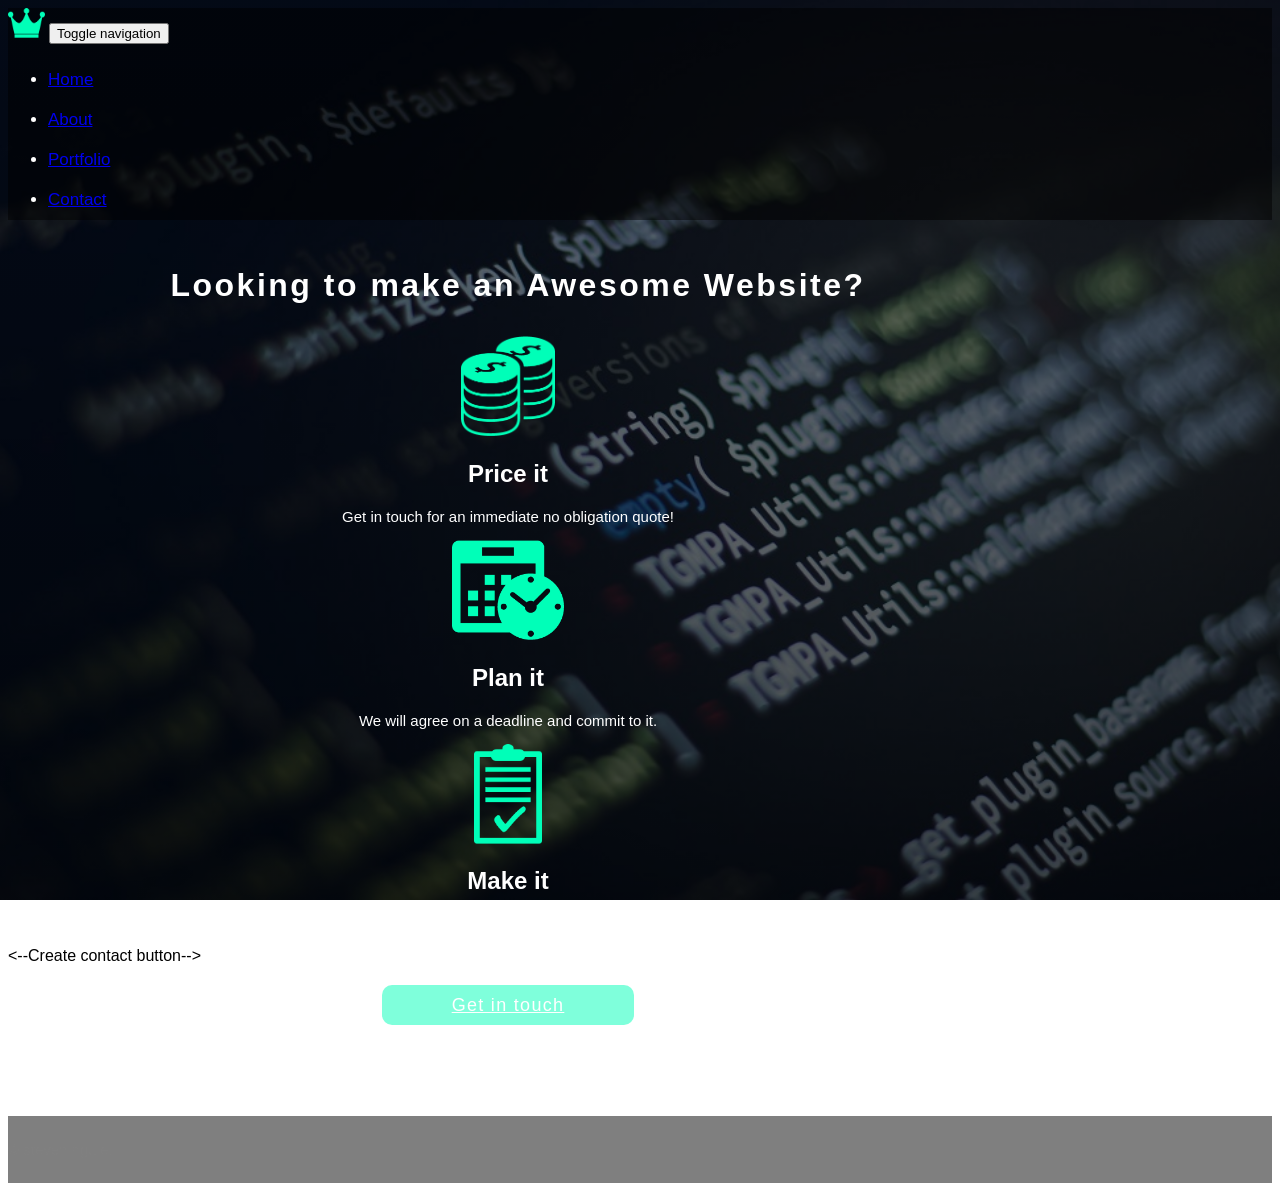
==== index.html @ 1f45ae78 "first commit" ====
<!--index.html-->
<!DOCTYPE html>
<html lang="en">
  <head>
    <meta charset="utf-8">
    <meta http-equiv="X-UA-Compatible" content="IE=edge">
    <meta name="viewport" content="width=device-width, initial-scale=1">
    <!-- The above 3 meta tags *must* come first in the head; any other head content must come *after* these tags -->
    <title>Company Website</title>

    <!-- Bootstrap -->
    <link href="css/bootstrap.min.css" rel="stylesheet">
    <link href="styling.css" rel="stylesheet">
    <link href='https://fonts.googleapis.com/css?family=Arvo' rel='stylesheet' type='text/css'>

  </head>
  <body>
      <!--Create Nav bar-->
      <nav role="navigation" class="navbar navbar-inverse">
          <div class="container-fluid">
              <div class="navbar-header">
                  <a class="navbar-brand" href="#"><img src="images/weblogo.png" class="logo"></a>
                  <button type="button" class="navbar-toggle" data-target="#navbarCollapse" data-toggle="collapse">
                    <span class="sr-only">Toggle navigation</span>
                    <span class="icon-bar"></span>
                    <span class="icon-bar"></span>
                    <span class="icon-bar"></span>
                  </button>
              </div>
              <div class="navbar-collapse collapse" id="navbarCollapse">
                  <ul class="nav navbar-nav">
                      <li><a href="#">Home</a></li>
                      <li><a href="#">About</a></li>
                      <li><a href="#">Portfolio</a></li>
                      <li><a href="#">Contact</a></li>
                  </ul>
              </div>
          </div>
      </nav>
      
      <!--Create header-->
      <div class="jumbotron">
          <div class="container">
              <h1>Looking to make an Awesome Website?</h1>
          </div>
      </div>
      
      <!--Create icons with text-->
      <div class="icons">
         <div class="container">
            <div class="row">
               <div class="col-md-4">
                  <img src="images/money.png" class="bodyimage"> 
                  <h2>Price it</h2>
                  <p>Get in touch for an immediate no obligation quote!</p>
               </div>
               <div class="col-md-4">
                  <img src="images/plan.png" class="bodyimage"> 
                  <h2>Plan it</h2>
                  <p>We will agree on a deadline and commit to it.</p>
               </div>
               <div class="col-md-4">
                  <img src="images/finish.png" class="bodyimage"> 
                  <h2>Make it</h2>
                  <p>We will deliver your website on time with the best quality.</p>
               </div>
            </div>
         </div>
      </div>
      <--Create contact button-->
      <div class="contact">
          <div class="container">
              <a href="#" class="btn">Get in touch</a>
          </div>
      </div>
      <!--Create Footer-->
      <div class="footer">
          <div class="container">
              <p>&copy; steven ngule.</p>
          </div>
      </div>
      
    <!-- jQuery (necessary for Bootstrap's JavaScript plugins) -->
    <script src="https://ajax.googleapis.com/ajax/libs/jquery/1.11.3/jquery.min.js"></script>
    <!-- Include all compiled plugins (below), or include individual files as needed -->
    <script src="js/bootstrap.min.js"></script>
  </body>
</html>
---- styling.css ----
/*styling.css*/
/*Style body by adding background image and set it to cover, add font-family*/
body{
    font-family: sans-serif, serif;
    background-image: linear-gradient(rgba(0, 0, 0, 0.47), rgba(0,0,0,0.7)), url(css/code.jpg);
    background-attachment: fixed;
    background-size: cover;
	
}

/*Style brand*/
.logo{
    height: 30px;   
}

/*Style navigation bar*/
.navbar-inverse{
    background: rgba(0,0,0,0.5);   
}

.nav li{
    color: #fff;
    font-size: 17px;
    margin-right: 35px;
    padding: 10px 0;
}  

.nav li:hover{
    border-bottom: 1px solid #00FFB8; 
    padding-bottom: 9px;
    cursor: pointer;
} 

/*Style jumbotron*/
.jumbotron{
    background-color: transparent;
    color: #fff;
    text-align: center;
    margin: 0;
    padding: 10px;
    letter-spacing: 2.5px;
}

/*limit the width of the icons section*/
.container{
    max-width: 1000px;   
}
/*Style icons section using bootstrap grid system*/
.bodyimage{
    height: 100px;   
}

.col-md-4{
    text-align: center;
    color: #fff;
}

.icons p{
    font-size: 15px;   
}
/*Style contact button*/
.contact{
    text-align: center;
    margin-top: 30px;
    margin-bottom: 100px;
}

.btn{
    background-color: rgba(0, 255, 184, 0.5);
    border: none;
    border-radius: 10px;
    color: #fff;
    font-size: 18px;
    padding: 10px 70px;
    letter-spacing: 1.3px;
}

.btn:hover{
    background-color: rgba(0, 0, 0, 0.5); 
    color: #fff;
    border: none;
}
/*Style footer*/
.footer{
    background-color: rgba(0, 0, 0, 0.5); 
    color: grey;
    font-size: 15px;
    padding: 10px 0;
}
/*use media queries to change icons size in small devices*/
@media (max-width: 768px){
    .bodyimage{
        height: 70px;   
    }
}
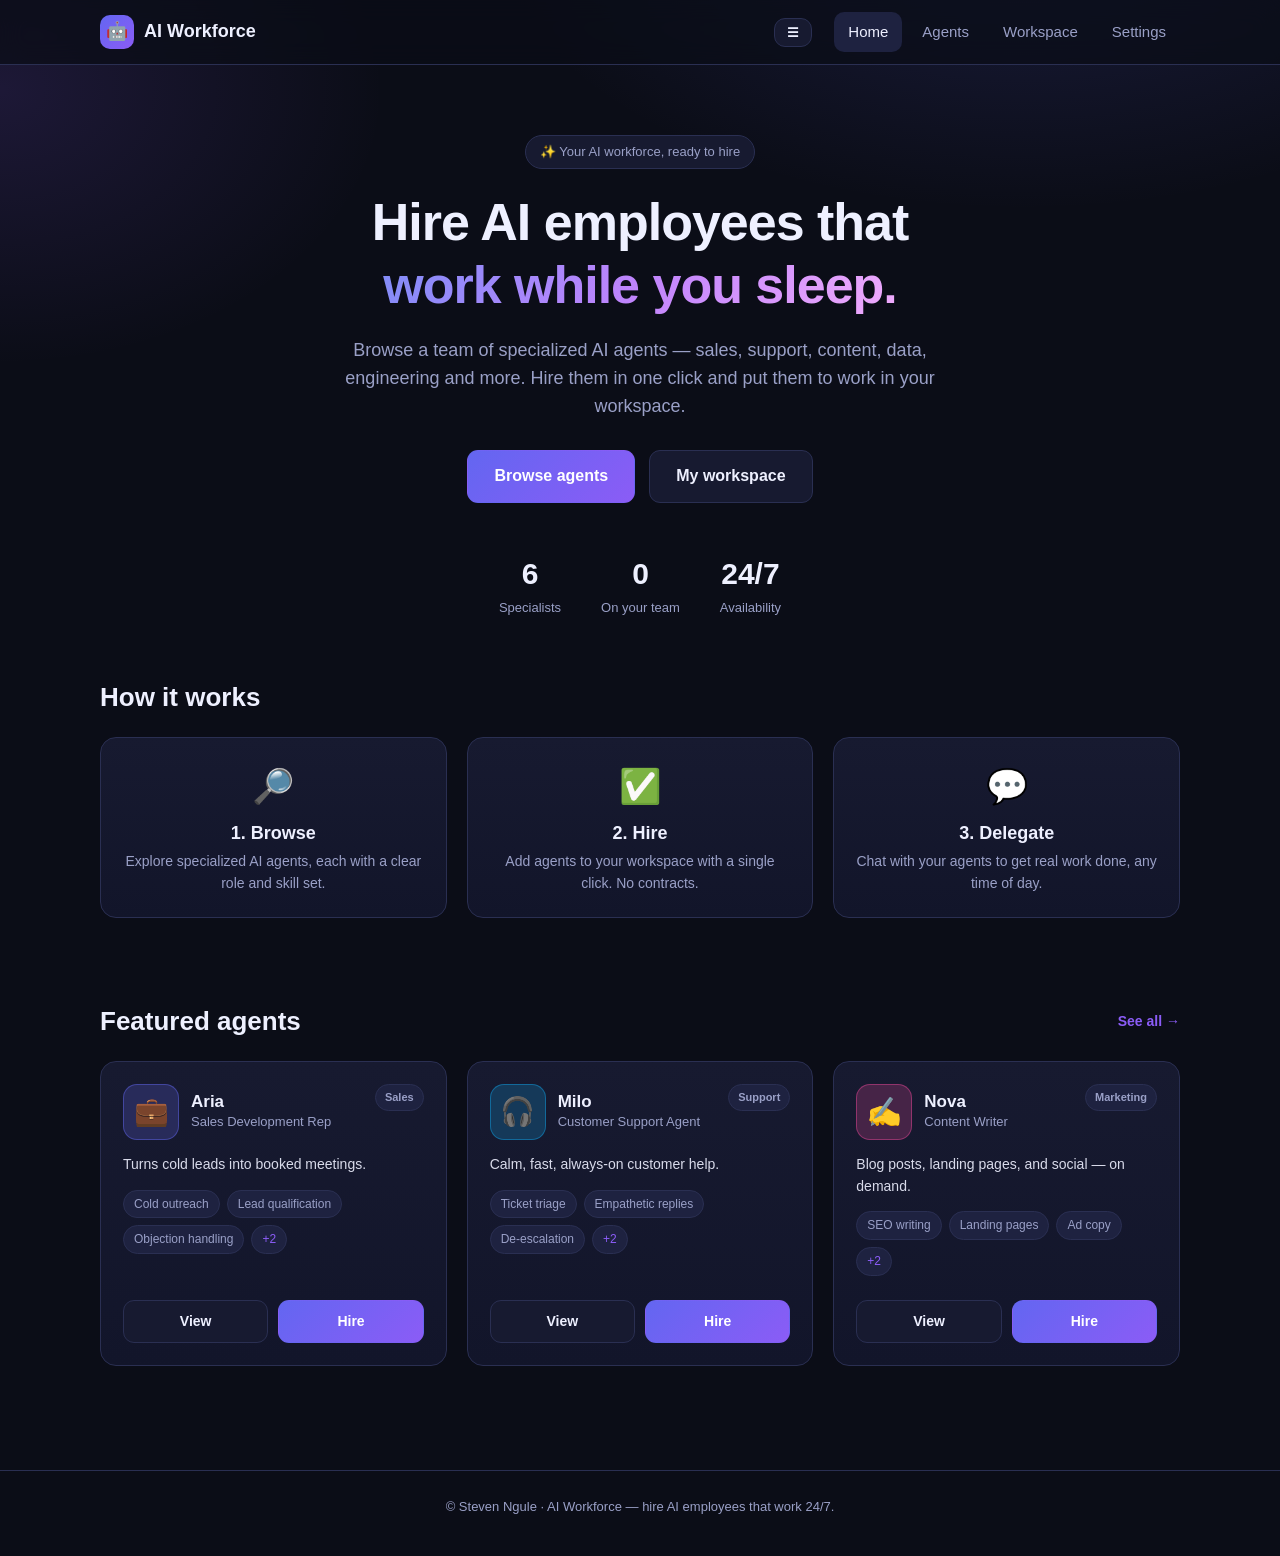
==== commit b33fbbc2: "Build AI Workforce web app for hosting AI employees and agents Transform the static Bootstrap market" ====
--- a/index.html
+++ b/index.html
@@ -1,88 +1,50 @@
-<!--index.html-->
 <!DOCTYPE html>
 <html lang="en">
   <head>
     <meta charset="utf-8">
-    <meta http-equiv="X-UA-Compatible" content="IE=edge">
     <meta name="viewport" content="width=device-width, initial-scale=1">
-    <!-- The above 3 meta tags *must* come first in the head; any other head content must come *after* these tags -->
-    <title>Company Website</title>
-
-    <!-- Bootstrap -->
-    <link href="css/bootstrap.min.css" rel="stylesheet">
-    <link href="styling.css" rel="stylesheet">
-    <link href='https://fonts.googleapis.com/css?family=Arvo' rel='stylesheet' type='text/css'>
-
+    <meta name="description" content="Hire specialized AI employees and agents — sales, support, content, data and more. Put them to work in your own workspace.">
+    <title>AI Workforce — Hire AI Employees & Agents</title>
+    <link rel="icon" href="data:image/svg+xml,<svg xmlns='http://www.w3.org/2000/svg' viewBox='0 0 100 100'><text y='.9em' font-size='90'>🤖</text></svg>">
+    <link href="assets/css/app.css" rel="stylesheet">
   </head>
   <body>
-      <!--Create Nav bar-->
-      <nav role="navigation" class="navbar navbar-inverse">
-          <div class="container-fluid">
-              <div class="navbar-header">
-                  <a class="navbar-brand" href="#"><img src="images/weblogo.png" class="logo"></a>
-                  <button type="button" class="navbar-toggle" data-target="#navbarCollapse" data-toggle="collapse">
-                    <span class="sr-only">Toggle navigation</span>
-                    <span class="icon-bar"></span>
-                    <span class="icon-bar"></span>
-                    <span class="icon-bar"></span>
-                  </button>
-              </div>
-              <div class="navbar-collapse collapse" id="navbarCollapse">
-                  <ul class="nav navbar-nav">
-                      <li><a href="#">Home</a></li>
-                      <li><a href="#">About</a></li>
-                      <li><a href="#">Portfolio</a></li>
-                      <li><a href="#">Contact</a></li>
-                  </ul>
-              </div>
-          </div>
-      </nav>
-      
-      <!--Create header-->
-      <div class="jumbotron">
-          <div class="container">
-              <h1>Looking to make an Awesome Website?</h1>
-          </div>
+    <header class="site-header">
+      <div class="site-header__inner">
+        <a class="brand" href="#/">
+          <span class="brand__logo">🤖</span>
+          <span>AI Workforce</span>
+        </a>
+        <button class="btn btn-ghost small nav-toggle" id="nav-toggle" aria-label="Toggle menu">☰</button>
+        <nav class="nav" id="nav">
+          <a class="nav-link" href="#/">Home</a>
+          <a class="nav-link" href="#/agents">Agents</a>
+          <a class="nav-link" href="#/workspace">Workspace <span class="nav-count" data-nav-count></span></a>
+          <a class="nav-link" href="#/settings">Settings</a>
+        </nav>
       </div>
-      
-      <!--Create icons with text-->
-      <div class="icons">
-         <div class="container">
-            <div class="row">
-               <div class="col-md-4">
-                  <img src="images/money.png" class="bodyimage"> 
-                  <h2>Price it</h2>
-                  <p>Get in touch for an immediate no obligation quote!</p>
-               </div>
-               <div class="col-md-4">
-                  <img src="images/plan.png" class="bodyimage"> 
-                  <h2>Plan it</h2>
-                  <p>We will agree on a deadline and commit to it.</p>
-               </div>
-               <div class="col-md-4">
-                  <img src="images/finish.png" class="bodyimage"> 
-                  <h2>Make it</h2>
-                  <p>We will deliver your website on time with the best quality.</p>
-               </div>
-            </div>
-         </div>
-      </div>
-      <--Create contact button-->
-      <div class="contact">
-          <div class="container">
-              <a href="#" class="btn">Get in touch</a>
-          </div>
-      </div>
-      <!--Create Footer-->
-      <div class="footer">
-          <div class="container">
-              <p>&copy; steven ngule.</p>
-          </div>
-      </div>
-      
-    <!-- jQuery (necessary for Bootstrap's JavaScript plugins) -->
-    <script src="https://ajax.googleapis.com/ajax/libs/jquery/1.11.3/jquery.min.js"></script>
-    <!-- Include all compiled plugins (below), or include individual files as needed -->
-    <script src="js/bootstrap.min.js"></script>
+    </header>
+
+    <main id="app"><!-- views render here --></main>
+
+    <footer class="site-footer">
+      <p>&copy; Steven Ngule · AI Workforce — hire AI employees that work 24/7.</p>
+    </footer>
+
+    <script src="assets/js/data.js"></script>
+    <script src="assets/js/store.js"></script>
+    <script src="assets/js/api.js"></script>
+    <script src="assets/js/app.js"></script>
+    <script>
+      // Mobile nav toggle
+      (function () {
+        var t = document.getElementById("nav-toggle");
+        var n = document.getElementById("nav");
+        t.addEventListener("click", function () { n.classList.toggle("open"); });
+        n.addEventListener("click", function (e) {
+          if (e.target.closest(".nav-link")) n.classList.remove("open");
+        });
+      })();
+    </script>
   </body>
-</html>+</html>
--- a/assets/css/app.css
+++ b/assets/css/app.css
@@ -0,0 +1,369 @@
+/* app.css — AI Workforce platform styling. Self-contained, no frameworks. */
+
+:root {
+  --bg: #0b0d17;
+  --bg-2: #12152a;
+  --surface: #171a30;
+  --surface-2: #1e2240;
+  --border: #2a2f52;
+  --text: #eef0ff;
+  --muted: #9aa0c7;
+  --primary: #6366f1;
+  --primary-2: #8b5cf6;
+  --danger: #ef4444;
+  --radius: 16px;
+  --shadow: 0 10px 40px rgba(0, 0, 0, 0.35);
+  --font: -apple-system, BlinkMacSystemFont, "Segoe UI", Roboto, Helvetica, Arial, sans-serif;
+}
+
+* { box-sizing: border-box; }
+
+html, body {
+  margin: 0;
+  padding: 0;
+  background: var(--bg);
+  color: var(--text);
+  font-family: var(--font);
+  line-height: 1.55;
+  -webkit-font-smoothing: antialiased;
+}
+
+body {
+  background-image:
+    radial-gradient(900px 500px at 80% -10%, rgba(99, 102, 241, 0.18), transparent 60%),
+    radial-gradient(700px 500px at 0% 10%, rgba(139, 92, 246, 0.14), transparent 55%);
+  background-attachment: fixed;
+}
+
+a { color: inherit; text-decoration: none; }
+h1, h2, h3 { margin: 0 0 .4em; line-height: 1.2; }
+p { margin: 0 0 1em; }
+
+/* ---------- layout ---------- */
+.site-header {
+  position: sticky;
+  top: 0;
+  z-index: 50;
+  backdrop-filter: blur(12px);
+  background: rgba(11, 13, 23, 0.72);
+  border-bottom: 1px solid var(--border);
+}
+.site-header__inner,
+.container {
+  max-width: 1120px;
+  margin: 0 auto;
+  padding: 0 20px;
+}
+.site-header__inner {
+  display: flex;
+  align-items: center;
+  gap: 22px;
+  height: 64px;
+}
+.brand {
+  display: flex;
+  align-items: center;
+  gap: 10px;
+  font-weight: 700;
+  font-size: 18px;
+  margin-right: auto;
+}
+.brand__logo {
+  width: 34px; height: 34px;
+  display: grid; place-items: center;
+  border-radius: 10px;
+  background: linear-gradient(135deg, var(--primary), var(--primary-2));
+  font-size: 18px;
+}
+.nav { display: flex; gap: 6px; align-items: center; }
+.nav-link {
+  padding: 8px 14px;
+  border-radius: 10px;
+  color: var(--muted);
+  font-size: 15px;
+  font-weight: 500;
+  position: relative;
+  transition: color .15s, background .15s;
+}
+.nav-link:hover { color: var(--text); background: var(--surface); }
+.nav-link.active { color: var(--text); background: var(--surface-2); }
+.nav-count {
+  display: none;
+  min-width: 18px; height: 18px;
+  margin-left: 6px;
+  padding: 0 5px;
+  border-radius: 9px;
+  background: var(--primary);
+  color: #fff;
+  font-size: 11px;
+  font-weight: 700;
+  align-items: center;
+  justify-content: center;
+  vertical-align: middle;
+}
+.nav-toggle { display: none; }
+
+main { min-height: 70vh; padding-bottom: 60px; }
+
+.section { max-width: 1120px; margin: 0 auto; padding: 44px 20px; }
+.section.narrow { max-width: 640px; }
+.section__head {
+  display: flex;
+  align-items: center;
+  justify-content: space-between;
+  gap: 16px;
+  margin-bottom: 24px;
+  flex-wrap: wrap;
+}
+.section__head h2 { margin: 0; font-size: 26px; }
+
+.grid { display: grid; gap: 20px; }
+.grid-3 { grid-template-columns: repeat(3, 1fr); }
+@media (max-width: 900px) { .grid-3 { grid-template-columns: repeat(2, 1fr); } }
+@media (max-width: 620px) { .grid-3 { grid-template-columns: 1fr; } }
+
+/* ---------- cards ---------- */
+.card {
+  background: linear-gradient(180deg, var(--surface), var(--bg-2));
+  border: 1px solid var(--border);
+  border-radius: var(--radius);
+  padding: 22px;
+}
+
+.agent-card { display: flex; flex-direction: column; transition: transform .16s, border-color .16s; }
+.agent-card:hover { transform: translateY(-3px); border-color: var(--primary); }
+.agent-card__head { display: flex; align-items: center; gap: 12px; margin-bottom: 14px; }
+.agent-card__head h3 { margin: 0; font-size: 17px; }
+.agent-card__head .role { margin: 0; color: var(--muted); font-size: 13px; }
+.agent-card__tagline { color: var(--text); font-size: 14px; opacity: .9; }
+.agent-card__actions { display: flex; gap: 10px; margin-top: auto; padding-top: 8px; }
+.agent-card__actions .btn { flex: 1; }
+
+.avatar {
+  display: inline-grid;
+  place-items: center;
+  border-radius: 14px;
+  background: color-mix(in srgb, var(--accent) 22%, var(--surface));
+  border: 1px solid color-mix(in srgb, var(--accent) 45%, transparent);
+  flex-shrink: 0;
+}
+
+.dept-chip {
+  margin-left: auto;
+  align-self: flex-start;
+  font-size: 11px;
+  font-weight: 600;
+  padding: 4px 9px;
+  border-radius: 999px;
+  background: var(--surface-2);
+  color: var(--muted);
+  border: 1px solid var(--border);
+}
+
+.skill-tags { list-style: none; display: flex; flex-wrap: wrap; gap: 7px; padding: 0; margin: 0 0 16px; }
+.skill-tags li {
+  font-size: 12px;
+  padding: 4px 10px;
+  border-radius: 999px;
+  background: var(--surface-2);
+  border: 1px solid var(--border);
+  color: var(--muted);
+}
+.skill-tags li.more { color: var(--primary-2); }
+
+/* ---------- buttons ---------- */
+.btn {
+  display: inline-flex;
+  align-items: center;
+  justify-content: center;
+  gap: 8px;
+  padding: 10px 18px;
+  border-radius: 11px;
+  border: 1px solid transparent;
+  font-family: inherit;
+  font-size: 14px;
+  font-weight: 600;
+  cursor: pointer;
+  transition: background .15s, transform .1s, border-color .15s, opacity .15s;
+  white-space: nowrap;
+}
+.btn:active { transform: translateY(1px); }
+.btn-lg { padding: 13px 26px; font-size: 16px; }
+.btn-block { width: 100%; }
+.btn-primary { background: linear-gradient(135deg, var(--primary), var(--primary-2)); color: #fff; }
+.btn-primary:hover { filter: brightness(1.08); }
+.btn-ghost { background: var(--surface); border-color: var(--border); color: var(--text); }
+.btn-ghost:hover { background: var(--surface-2); }
+.btn-danger { background: transparent; border-color: color-mix(in srgb, var(--danger) 60%, transparent); color: #fca5a5; }
+.btn-danger:hover { background: rgba(239, 68, 68, 0.12); }
+.btn.small { padding: 6px 12px; font-size: 13px; }
+.btn.is-disabled { opacity: .4; pointer-events: none; }
+
+.link { color: var(--primary-2); font-weight: 600; font-size: 14px; }
+.link:hover { text-decoration: underline; }
+.link.back { display: inline-block; margin-bottom: 18px; }
+
+.chip {
+  padding: 7px 14px;
+  border-radius: 999px;
+  border: 1px solid var(--border);
+  background: var(--surface);
+  color: var(--muted);
+  font-size: 13px;
+  font-weight: 500;
+  cursor: pointer;
+}
+.chip.active { background: var(--surface-2); color: var(--text); border-color: var(--primary); }
+.filters { display: flex; gap: 8px; flex-wrap: wrap; }
+
+.muted { color: var(--muted); }
+.small { font-size: 13px; }
+
+/* ---------- hero ---------- */
+.hero { max-width: 1120px; margin: 0 auto; padding: 70px 20px 20px; text-align: center; }
+.hero__inner { max-width: 760px; margin: 0 auto; }
+.badge {
+  display: inline-block;
+  padding: 6px 14px;
+  border-radius: 999px;
+  background: var(--surface);
+  border: 1px solid var(--border);
+  color: var(--muted);
+  font-size: 13px;
+  margin-bottom: 22px;
+}
+.hero h1 { font-size: 52px; letter-spacing: -1px; }
+.grad { background: linear-gradient(120deg, #818cf8, #c084fc, #f0abfc); -webkit-background-clip: text; background-clip: text; color: transparent; }
+.hero__sub { color: var(--muted); font-size: 18px; max-width: 620px; margin: 18px auto 30px; }
+.hero__cta { display: flex; gap: 14px; justify-content: center; flex-wrap: wrap; }
+.hero__stats { display: flex; gap: 40px; justify-content: center; margin-top: 48px; flex-wrap: wrap; }
+.hero__stats div { display: flex; flex-direction: column; }
+.hero__stats strong { font-size: 30px; }
+.hero__stats span { color: var(--muted); font-size: 13px; }
+@media (max-width: 620px) { .hero h1 { font-size: 36px; } }
+
+.feature { text-align: center; }
+.feature__icon { font-size: 34px; margin-bottom: 10px; }
+.feature h3 { font-size: 18px; }
+.feature p { color: var(--muted); font-size: 14px; margin: 0; }
+
+/* ---------- profile ---------- */
+.profile { display: grid; grid-template-columns: 1fr 320px; gap: 22px; align-items: start; }
+@media (max-width: 820px) { .profile { grid-template-columns: 1fr; } }
+.profile__head { display: flex; gap: 18px; align-items: center; margin-bottom: 20px; }
+.profile__head h1 { font-size: 30px; margin: 0; }
+.profile__head .role { color: var(--muted); margin: 4px 0 8px; }
+.profile__desc { color: var(--text); opacity: .92; }
+.profile__sub { font-size: 15px; color: var(--muted); margin-top: 20px; }
+.profile__side { position: sticky; top: 82px; display: flex; flex-direction: column; gap: 12px; }
+.profile__price { text-align: center; margin-bottom: 4px; }
+.profile__price strong { font-size: 26px; display: block; }
+.profile__price span { color: var(--muted); font-size: 13px; }
+.hint { color: var(--muted); font-size: 12px; text-align: center; margin: 0; }
+
+/* ---------- workspace / empty ---------- */
+.team-card { display: flex; flex-direction: column; }
+.team-card .agent-card__actions { margin-top: 14px; }
+.empty { text-align: center; padding: 56px 24px; }
+.empty__icon { font-size: 46px; margin-bottom: 12px; }
+.empty h3 { font-size: 20px; }
+.empty p { color: var(--muted); margin-bottom: 20px; }
+
+/* ---------- chat ---------- */
+.chat {
+  max-width: 780px;
+  margin: 24px auto;
+  height: calc(100vh - 130px);
+  display: flex;
+  flex-direction: column;
+  background: linear-gradient(180deg, var(--surface), var(--bg-2));
+  border: 1px solid var(--border);
+  border-radius: var(--radius);
+  overflow: hidden;
+}
+.chat__header {
+  display: flex;
+  align-items: center;
+  gap: 12px;
+  padding: 14px 18px;
+  border-bottom: 1px solid var(--border);
+  background: rgba(0, 0, 0, 0.2);
+}
+.chat__header .back { margin: 0; font-size: 20px; }
+.chat__title { display: flex; flex-direction: column; line-height: 1.2; margin-right: auto; }
+.chat__body { flex: 1; overflow-y: auto; padding: 22px; display: flex; flex-direction: column; gap: 12px; }
+.msg {
+  max-width: 76%;
+  padding: 11px 15px;
+  border-radius: 16px;
+  font-size: 15px;
+  white-space: normal;
+  word-wrap: break-word;
+}
+.msg--user { align-self: flex-end; background: linear-gradient(135deg, var(--primary), var(--primary-2)); color: #fff; border-bottom-right-radius: 5px; }
+.msg--assistant { align-self: flex-start; background: var(--surface-2); border: 1px solid var(--border); border-bottom-left-radius: 5px; }
+.typing { display: flex; gap: 4px; align-items: center; }
+.typing span { width: 7px; height: 7px; border-radius: 50%; background: var(--muted); animation: blink 1.2s infinite both; }
+.typing span:nth-child(2) { animation-delay: .2s; }
+.typing span:nth-child(3) { animation-delay: .4s; }
+@keyframes blink { 0%, 80%, 100% { opacity: .3; } 40% { opacity: 1; } }
+
+.starters { display: flex; flex-direction: column; gap: 8px; align-items: flex-start; margin-top: 6px; }
+.starter {
+  text-align: left;
+  padding: 10px 14px;
+  border-radius: 12px;
+  border: 1px solid var(--border);
+  background: var(--surface);
+  color: var(--text);
+  font-family: inherit;
+  font-size: 14px;
+  cursor: pointer;
+  transition: border-color .15s, background .15s;
+}
+.starter:hover { border-color: var(--primary); background: var(--surface-2); }
+
+.chat__input { display: flex; gap: 10px; padding: 14px; border-top: 1px solid var(--border); background: rgba(0, 0, 0, 0.2); }
+.chat__input input {
+  flex: 1;
+  padding: 12px 16px;
+  border-radius: 12px;
+  border: 1px solid var(--border);
+  background: var(--bg);
+  color: var(--text);
+  font-family: inherit;
+  font-size: 15px;
+  outline: none;
+}
+.chat__input input:focus { border-color: var(--primary); }
+
+/* ---------- forms ---------- */
+.form { display: flex; flex-direction: column; gap: 16px; }
+.form label { display: flex; flex-direction: column; gap: 7px; font-size: 14px; font-weight: 600; }
+.form input, .form select {
+  padding: 11px 14px;
+  border-radius: 11px;
+  border: 1px solid var(--border);
+  background: var(--bg);
+  color: var(--text);
+  font-family: inherit;
+  font-size: 15px;
+  outline: none;
+}
+.form input:focus, .form select:focus { border-color: var(--primary); }
+.saved-note { color: #4ade80; font-size: 14px; font-weight: 600; margin-left: 12px; }
+
+/* ---------- footer ---------- */
+.site-footer {
+  border-top: 1px solid var(--border);
+  padding: 26px 20px;
+  text-align: center;
+  color: var(--muted);
+  font-size: 13px;
+}
+
+@media (max-width: 720px) {
+  .nav { display: none; position: absolute; top: 64px; left: 0; right: 0; flex-direction: column; background: var(--bg-2); border-bottom: 1px solid var(--border); padding: 10px; }
+  .nav.open { display: flex; }
+  .nav-toggle { display: inline-flex; }
+}
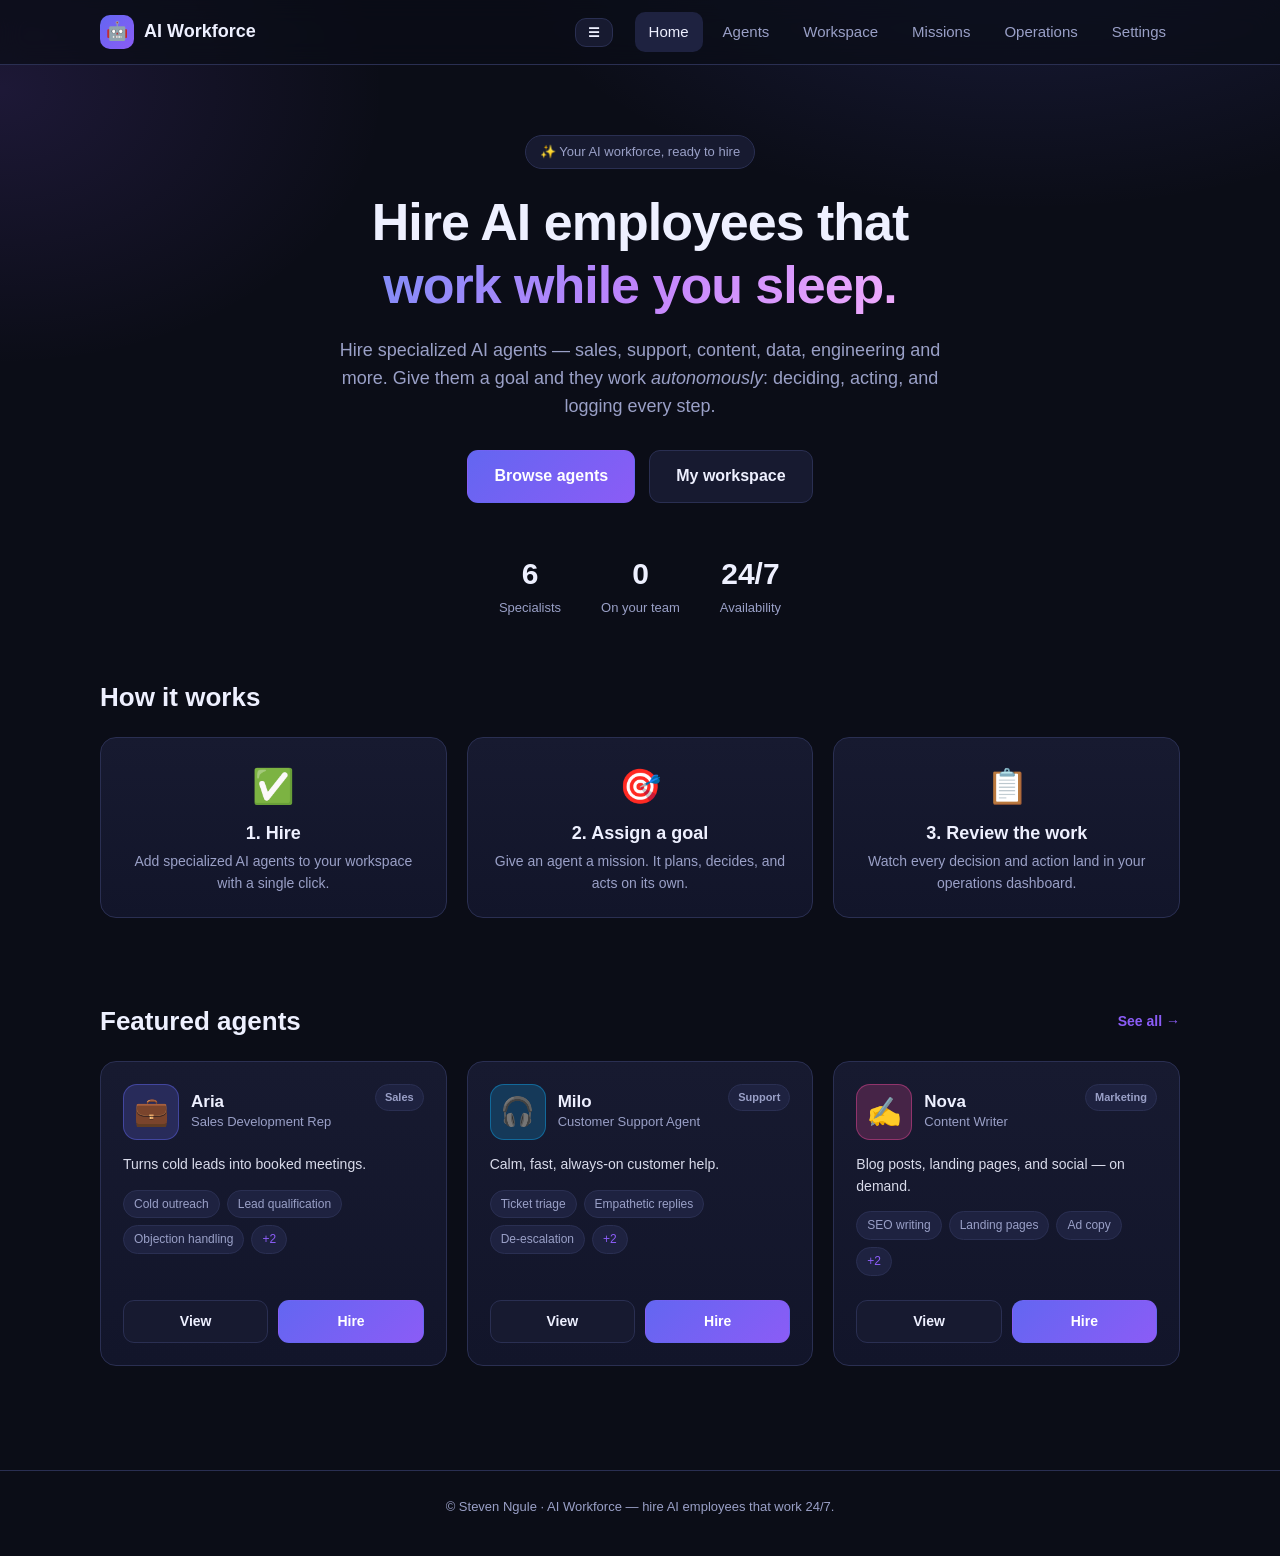
==== commit dd6ff157: "Add autonomous agents that pursue goals, decide, and act Turn the chat assistants into autonomous AI" ====
--- a/index.html
+++ b/index.html
@@ -20,6 +20,8 @@
           <a class="nav-link" href="#/">Home</a>
           <a class="nav-link" href="#/agents">Agents</a>
           <a class="nav-link" href="#/workspace">Workspace <span class="nav-count" data-nav-count></span></a>
+          <a class="nav-link" href="#/missions">Missions</a>
+          <a class="nav-link" href="#/ops">Operations <span class="nav-count" data-nav-ops></span></a>
           <a class="nav-link" href="#/settings">Settings</a>
         </nav>
       </div>
@@ -34,6 +36,8 @@
     <script src="assets/js/data.js"></script>
     <script src="assets/js/store.js"></script>
     <script src="assets/js/api.js"></script>
+    <script src="assets/js/tools.js"></script>
+    <script src="assets/js/agent.js"></script>
     <script src="assets/js/app.js"></script>
     <script>
       // Mobile nav toggle
--- a/assets/css/app.css
+++ b/assets/css/app.css
@@ -367,3 +367,111 @@
   .nav.open { display: flex; }
   .nav-toggle { display: inline-flex; }
 }
+
+/* ============ Autonomous missions & operations ============ */
+
+/* Assign-mission panel on agent profile */
+.assign { margin-top: 22px; }
+.assign__head { display: flex; align-items: center; justify-content: space-between; gap: 12px; flex-wrap: wrap; }
+.assign__head h3 { margin: 0; font-size: 18px; }
+.mode-pill { font-size: 12px; font-weight: 600; padding: 5px 11px; border-radius: 999px; background: var(--surface-2); border: 1px solid var(--border); color: var(--muted); }
+.assign__row { display: flex; gap: 10px; margin: 14px 0; flex-wrap: wrap; }
+.assign__row input {
+  flex: 1; min-width: 220px; padding: 12px 15px; border-radius: 11px;
+  border: 1px solid var(--border); background: var(--bg); color: var(--text);
+  font-family: inherit; font-size: 15px; outline: none;
+}
+.assign__row input:focus { border-color: var(--primary); }
+.assign__examples { display: flex; flex-wrap: wrap; gap: 8px; }
+.assign__sub { font-size: 14px; color: var(--muted); margin: 20px 0 10px; }
+
+/* Mission list + rows */
+.mission-list { display: flex; flex-direction: column; gap: 10px; }
+.mission-row {
+  display: flex; align-items: center; gap: 12px;
+  padding: 14px 16px; border-radius: 12px;
+  background: linear-gradient(180deg, var(--surface), var(--bg-2));
+  border: 1px solid var(--border); transition: border-color .15s, transform .1s;
+}
+.mission-row:hover { border-color: var(--primary); transform: translateY(-1px); }
+.mission-row__body { display: flex; flex-direction: column; min-width: 0; margin-right: auto; }
+.mission-row__goal { font-weight: 600; white-space: nowrap; overflow: hidden; text-overflow: ellipsis; max-width: 52ch; }
+
+/* Status pills */
+.status { font-size: 12px; font-weight: 700; padding: 4px 11px; border-radius: 999px; white-space: nowrap; border: 1px solid transparent; }
+.status--queued { background: #33343f; color: #cbd0e6; }
+.status--running { background: rgba(99,102,241,.18); color: #b3b8ff; border-color: rgba(99,102,241,.5); animation: pulse 1.6s infinite; }
+.status--done { background: rgba(34,197,94,.16); color: #86efac; border-color: rgba(34,197,94,.4); }
+.status--failed { background: rgba(239,68,68,.16); color: #fca5a5; border-color: rgba(239,68,68,.4); }
+@keyframes pulse { 50% { opacity: .55; } }
+
+/* Mission detail */
+.mission-head { margin-bottom: 18px; }
+.mission-head__top { display: flex; align-items: center; gap: 14px; }
+.mission-head__top h2 { margin: 0; font-size: 20px; }
+.mission-head__top > span.status { margin-left: auto; }
+
+.timeline { display: flex; flex-direction: column; gap: 10px; }
+.log { display: flex; gap: 12px; padding: 12px 14px; border-radius: 12px; border: 1px solid var(--border); background: var(--surface); }
+.log--enter { animation: logIn .28s ease; }
+@keyframes logIn { from { opacity: 0; transform: translateY(6px); } to { opacity: 1; transform: none; } }
+.log__icon { flex-shrink: 0; width: 26px; height: 26px; display: grid; place-items: center; border-radius: 8px; background: var(--surface-2); font-size: 14px; }
+.log__body { min-width: 0; flex: 1; font-size: 14px; }
+.log--note { background: transparent; border-style: dashed; color: var(--muted); }
+.log--decision { border-color: color-mix(in srgb, var(--primary) 45%, var(--border)); background: rgba(99,102,241,.08); }
+.log--finish { border-color: rgba(34,197,94,.4); background: rgba(34,197,94,.08); }
+.log--error { border-color: rgba(239,68,68,.45); background: rgba(239,68,68,.08); }
+.log--action .log__tool { font-weight: 700; }
+.log__input { color: var(--muted); font-size: 13px; margin: 2px 0 6px; }
+.log__result { font-size: 13px; background: var(--bg); border: 1px solid var(--border); border-radius: 8px; padding: 7px 10px; }
+.log__result.is-error { color: #fca5a5; border-color: rgba(239,68,68,.4); }
+
+.mission-actions { margin-top: 16px; }
+.mission-result h3 { font-size: 17px; }
+.mission-result__cta { display: flex; gap: 10px; margin-top: 14px; flex-wrap: wrap; }
+
+/* Workspace stats strip */
+.ws-stats { display: grid; grid-template-columns: repeat(5, 1fr); gap: 12px; margin-bottom: 26px; }
+@media (max-width: 760px) { .ws-stats { grid-template-columns: repeat(2, 1fr); } }
+.ws-stat {
+  display: flex; flex-direction: column; gap: 2px; padding: 16px;
+  border-radius: 12px; background: linear-gradient(180deg, var(--surface), var(--bg-2));
+  border: 1px solid var(--border); transition: border-color .15s, transform .1s;
+}
+.ws-stat:hover { border-color: var(--primary); transform: translateY(-1px); }
+.ws-stat strong { font-size: 24px; }
+.ws-stat span { color: var(--muted); font-size: 12px; }
+.ws-stat--alert { border-color: rgba(239,68,68,.45); background: rgba(239,68,68,.08); }
+.ws-stat--alert strong { color: #fca5a5; }
+
+/* Operations dashboard */
+.ops-tabs { display: flex; gap: 6px; flex-wrap: wrap; margin-bottom: 22px; border-bottom: 1px solid var(--border); }
+.ops-tab { padding: 10px 16px; color: var(--muted); font-weight: 600; font-size: 14px; border-bottom: 2px solid transparent; margin-bottom: -1px; }
+.ops-tab:hover { color: var(--text); }
+.ops-tab.active { color: var(--text); border-bottom-color: var(--primary); }
+.tab-count { display: inline-flex; min-width: 18px; height: 18px; padding: 0 5px; border-radius: 9px; background: var(--surface-2); font-size: 11px; align-items: center; justify-content: center; vertical-align: middle; }
+
+.op-list { display: flex; flex-direction: column; gap: 12px; }
+.op-grid { display: grid; grid-template-columns: repeat(auto-fill, minmax(240px, 1fr)); gap: 14px; }
+.op-card__head, .mail-card__head { display: flex; align-items: center; justify-content: space-between; gap: 10px; margin-bottom: 6px; }
+.op-card__by { color: var(--muted); font-size: 12px; margin: 8px 0 0; }
+.mail-card__body { font-size: 14px; color: var(--text); opacity: .9; margin: 4px 0 0; }
+
+.status--lead-new { background:#33343f; color:#cbd0e6; }
+.status--lead-contacted { background: rgba(14,165,233,.16); color:#7dd3fc; }
+.status--lead-qualified { background: rgba(99,102,241,.18); color:#b3b8ff; }
+.status--lead-won { background: rgba(34,197,94,.16); color:#86efac; }
+.status--lead-lost { background: rgba(239,68,68,.16); color:#fca5a5; }
+
+.task-item { display: flex; align-items: center; gap: 12px; padding: 12px 14px; border-radius: 11px; border: 1px solid var(--border); background: var(--surface); cursor: pointer; }
+.task-item input { width: 18px; height: 18px; accent-color: var(--primary); flex-shrink: 0; }
+.task-item__title { margin-right: auto; }
+.task-item.is-done .task-item__title { text-decoration: line-through; color: var(--muted); }
+.prio { font-size: 11px; font-weight: 700; padding: 3px 9px; border-radius: 999px; text-transform: uppercase; letter-spacing: .3px; }
+.prio--high { background: rgba(239,68,68,.16); color:#fca5a5; }
+.prio--medium { background: rgba(245,158,11,.16); color:#fcd34d; }
+.prio--low { background: var(--surface-2); color: var(--muted); }
+
+.esc-card { display: flex; align-items: center; gap: 14px; }
+.esc-card__body { flex: 1; }
+.esc-card.is-done { opacity: .6; }
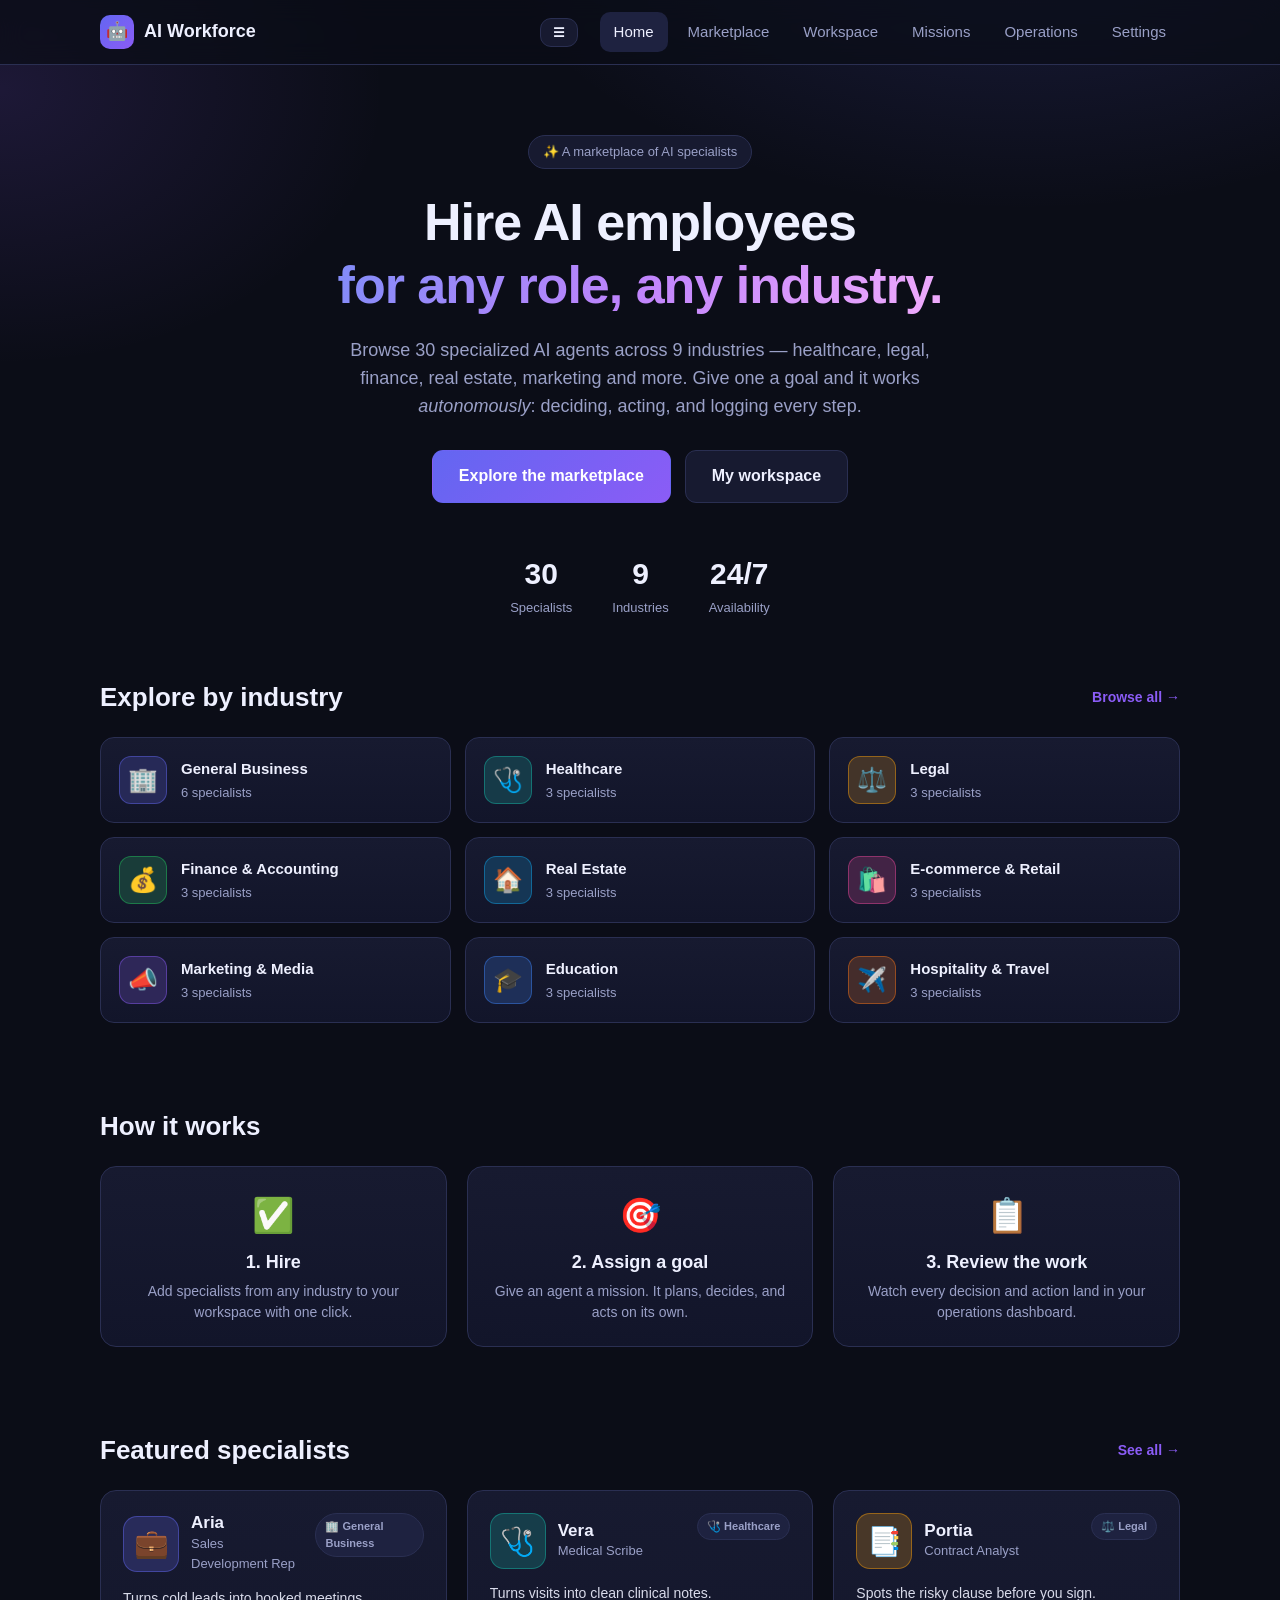
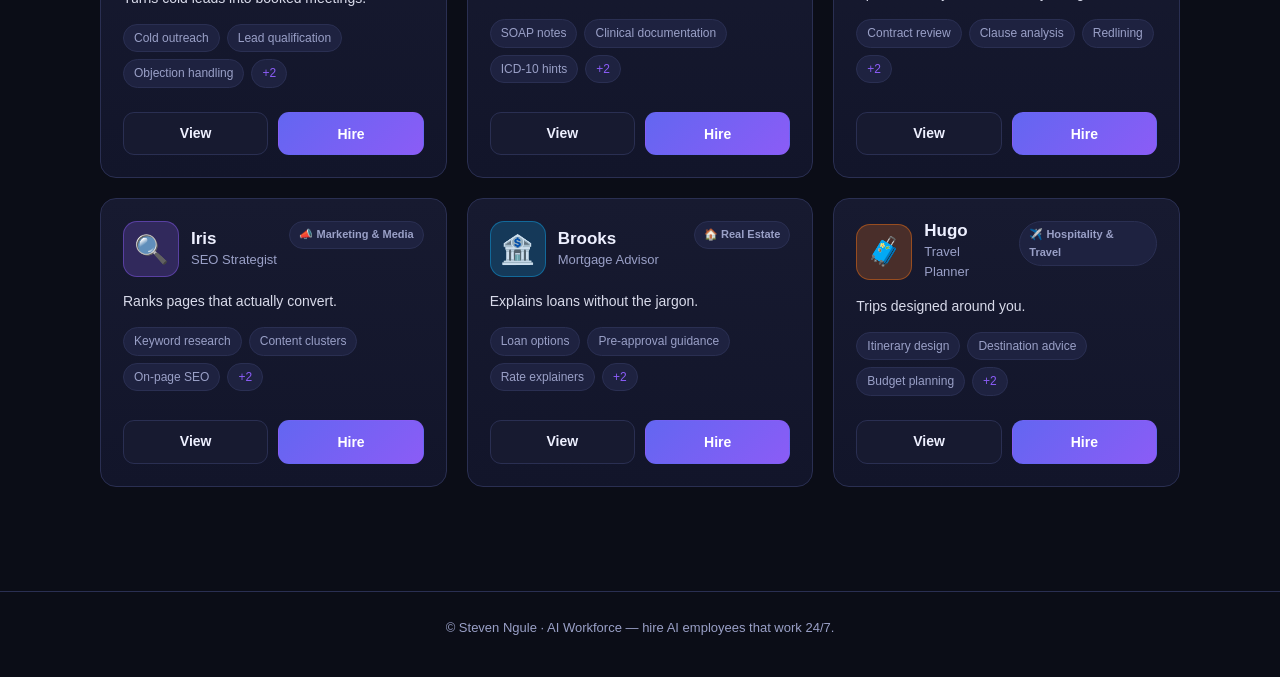
==== commit 3a355aa1: "Expand into a marketplace of 30 AI specialists across 9 industries Grow the flat 6-agent catalog int" ====
--- a/index.html
+++ b/index.html
@@ -18,7 +18,7 @@
         <button class="btn btn-ghost small nav-toggle" id="nav-toggle" aria-label="Toggle menu">☰</button>
         <nav class="nav" id="nav">
           <a class="nav-link" href="#/">Home</a>
-          <a class="nav-link" href="#/agents">Agents</a>
+          <a class="nav-link" href="#/agents">Marketplace</a>
           <a class="nav-link" href="#/workspace">Workspace <span class="nav-count" data-nav-count></span></a>
           <a class="nav-link" href="#/missions">Missions</a>
           <a class="nav-link" href="#/ops">Operations <span class="nav-count" data-nav-ops></span></a>
--- a/assets/css/app.css
+++ b/assets/css/app.css
@@ -475,3 +475,35 @@
 .esc-card { display: flex; align-items: center; gap: 14px; }
 .esc-card__body { flex: 1; }
 .esc-card.is-done { opacity: .6; }
+
+/* ============ Marketplace ============ */
+.market-search { position: relative; margin-bottom: 18px; }
+.market-search__icon { position: absolute; left: 16px; top: 50%; transform: translateY(-50%); opacity: .6; font-size: 15px; }
+.market-search input {
+  width: 100%; padding: 13px 16px 13px 44px; border-radius: 12px;
+  border: 1px solid var(--border); background: var(--surface); color: var(--text);
+  font-family: inherit; font-size: 15px; outline: none;
+}
+.market-search input:focus { border-color: var(--primary); background: var(--bg); }
+
+#industry-filters { margin-bottom: 24px; }
+
+/* Industry tiles on home */
+.industry-grid { display: grid; grid-template-columns: repeat(3, 1fr); gap: 14px; }
+@media (max-width: 820px) { .industry-grid { grid-template-columns: repeat(2, 1fr); } }
+@media (max-width: 520px) { .industry-grid { grid-template-columns: 1fr; } }
+.industry-tile {
+  display: flex; align-items: center; gap: 14px; padding: 18px;
+  border-radius: 14px; border: 1px solid var(--border);
+  background: linear-gradient(180deg, var(--surface), var(--bg-2));
+  transition: border-color .15s, transform .1s, background .15s;
+}
+.industry-tile:hover { transform: translateY(-2px); border-color: var(--accent); }
+.industry-tile__icon {
+  width: 48px; height: 48px; flex-shrink: 0; display: grid; place-items: center;
+  border-radius: 12px; font-size: 24px;
+  background: color-mix(in srgb, var(--accent) 20%, var(--surface));
+  border: 1px solid color-mix(in srgb, var(--accent) 45%, transparent);
+}
+.industry-tile__body { display: flex; flex-direction: column; gap: 2px; }
+.industry-tile__body strong { font-size: 15px; }
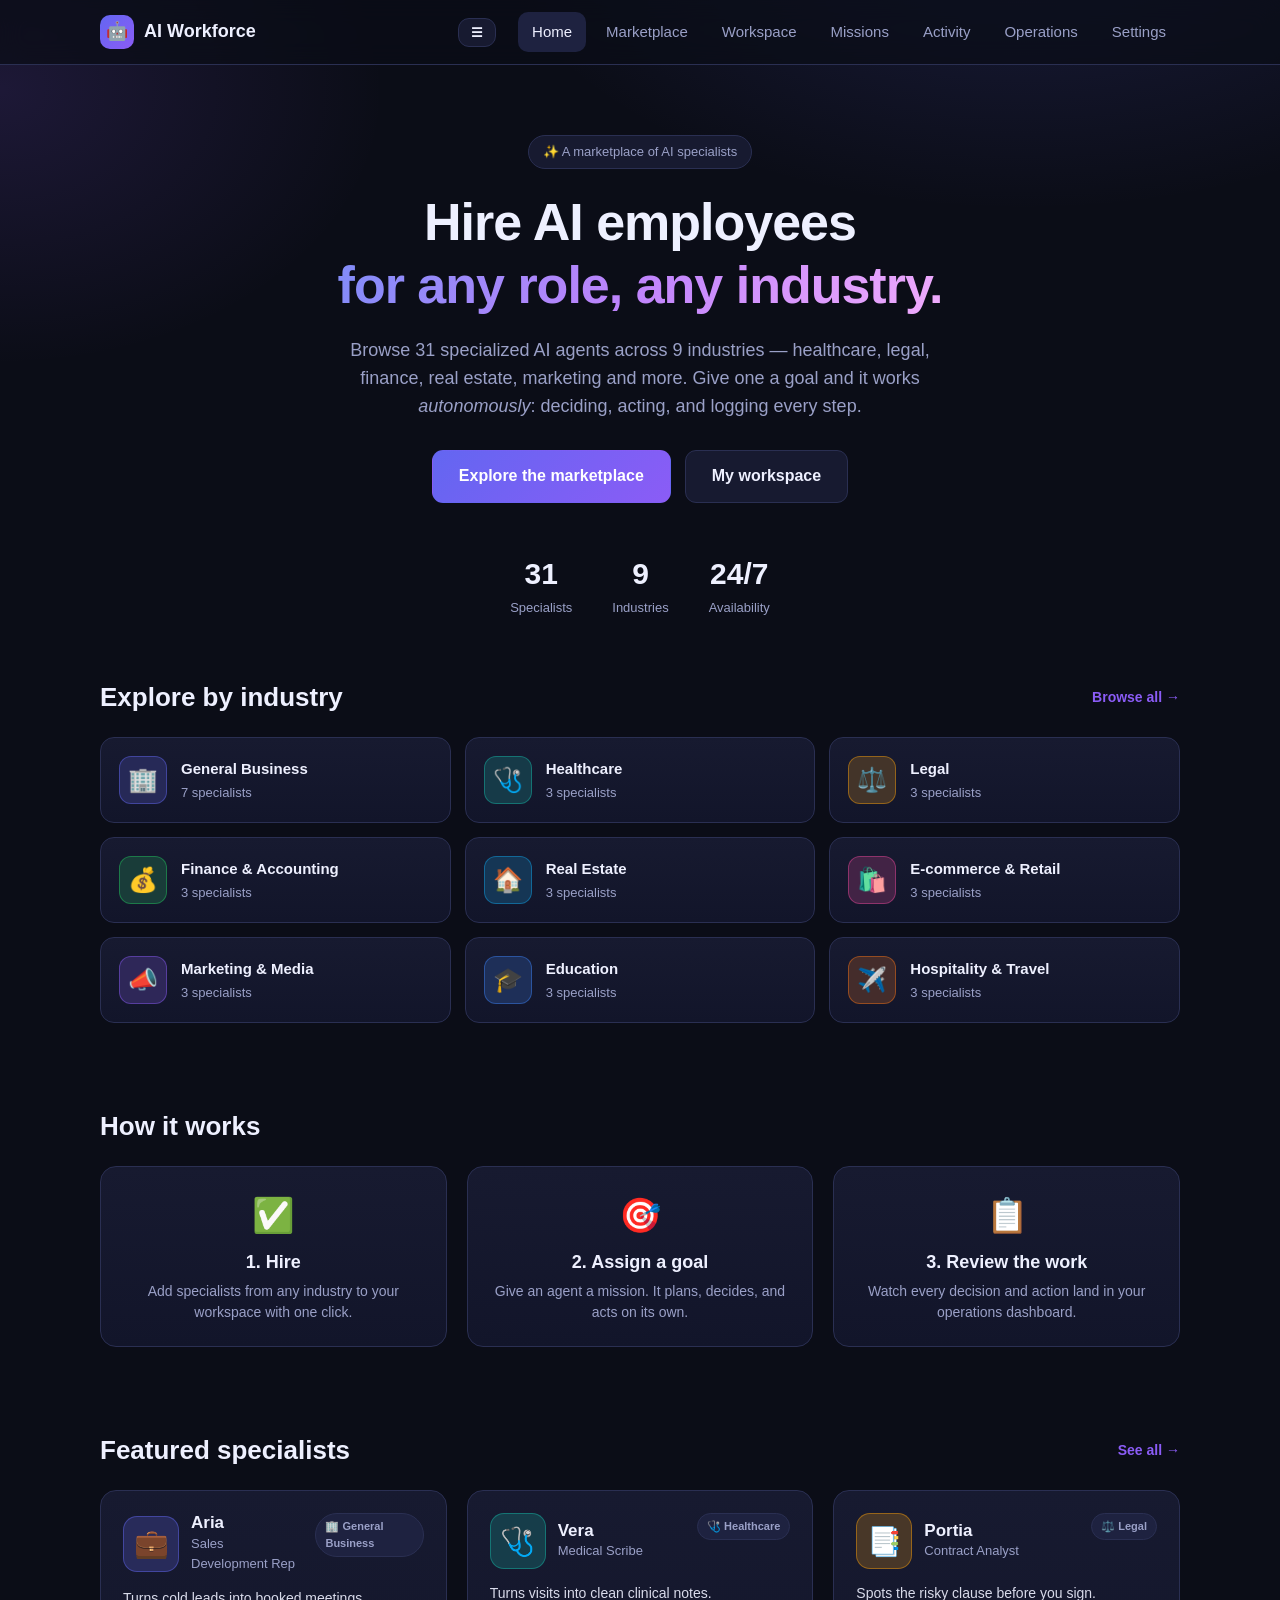
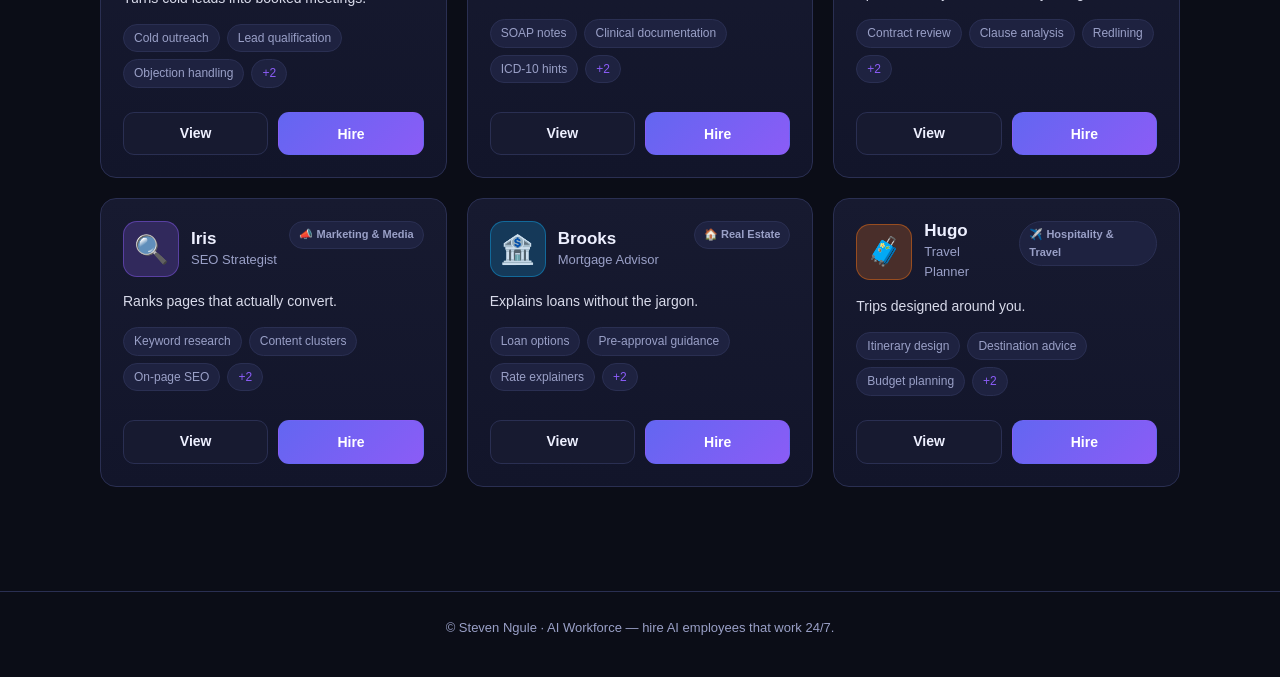
==== commit 5d2d9971: "Add a team activity feed across all missions A single, filterable stream of everything the whole wor" ====
--- a/index.html
+++ b/index.html
@@ -21,6 +21,7 @@
           <a class="nav-link" href="#/agents">Marketplace</a>
           <a class="nav-link" href="#/workspace">Workspace <span class="nav-count" data-nav-count></span></a>
           <a class="nav-link" href="#/missions">Missions</a>
+          <a class="nav-link" href="#/activity">Activity</a>
           <a class="nav-link" href="#/ops">Operations <span class="nav-count" data-nav-ops></span></a>
           <a class="nav-link" href="#/settings">Settings</a>
         </nav>
--- a/assets/css/app.css
+++ b/assets/css/app.css
@@ -507,3 +507,67 @@
 }
 .industry-tile__body { display: flex; flex-direction: column; gap: 2px; }
 .industry-tile__body strong { font-size: 15px; }
+
+/* ============ Team collaboration (delegation) ============ */
+.log--nested {
+  border-left: 3px solid color-mix(in srgb, var(--accent) 70%, transparent);
+  background: color-mix(in srgb, var(--accent) 7%, var(--surface));
+}
+.log__actor {
+  display: inline-flex; align-items: center; gap: 5px;
+  font-size: 11px; font-weight: 700; color: var(--text);
+  background: color-mix(in srgb, var(--accent) 22%, var(--surface));
+  border: 1px solid color-mix(in srgb, var(--accent) 45%, transparent);
+  padding: 2px 8px; border-radius: 999px; margin-bottom: 6px;
+}
+.log--delegate {
+  border-color: color-mix(in srgb, var(--primary) 45%, var(--border));
+  background: rgba(99, 102, 241, 0.08);
+}
+.log--delegate .log__tool { font-weight: 700; }
+.log--return {
+  border-color: color-mix(in srgb, var(--primary-2) 45%, var(--border));
+  background: rgba(139, 92, 246, 0.08);
+}
+
+/* ============ Team activity feed ============ */
+.leaderboard { display: flex; flex-wrap: wrap; gap: 10px; margin-bottom: 20px; }
+.leader {
+  display: flex; align-items: center; gap: 9px; padding: 8px 14px 8px 8px;
+  border-radius: 999px; border: 1px solid var(--border);
+  background: linear-gradient(180deg, var(--surface), var(--bg-2));
+  transition: border-color .15s, transform .1s;
+}
+.leader:hover { transform: translateY(-1px); border-color: var(--accent); }
+.leader.active { border-color: var(--accent); background: color-mix(in srgb, var(--accent) 12%, var(--surface)); }
+.leader__name { font-size: 13px; font-weight: 600; }
+.leader__count {
+  min-width: 22px; height: 22px; padding: 0 6px; border-radius: 999px;
+  display: inline-flex; align-items: center; justify-content: center;
+  font-size: 12px; font-weight: 700; color: #fff;
+  background: color-mix(in srgb, var(--accent) 70%, #000);
+}
+
+#activity-filters { margin-bottom: 22px; }
+
+.feed { display: flex; flex-direction: column; gap: 10px; position: relative; }
+.feed-item {
+  display: flex; gap: 12px; padding: 14px 16px; border-radius: 12px;
+  border: 1px solid var(--border);
+  background: linear-gradient(180deg, var(--surface), var(--bg-2));
+  border-left: 3px solid color-mix(in srgb, var(--accent) 70%, transparent);
+}
+.feed-item__body { min-width: 0; flex: 1; }
+.feed-item__head { display: flex; align-items: baseline; gap: 8px; flex-wrap: wrap; }
+.feed-item__head strong { font-size: 14px; }
+.feed-verb {
+  font-size: 12px; font-weight: 700; padding: 2px 9px; border-radius: 999px;
+  background: var(--surface-2); color: var(--muted); border: 1px solid var(--border);
+}
+.feed-verb--delegate, .feed-verb--delegate_return { color: #c4b5fd; border-color: rgba(139,92,246,.4); background: rgba(139,92,246,.1); }
+.feed-verb--finish { color: #86efac; border-color: rgba(34,197,94,.4); background: rgba(34,197,94,.1); }
+.feed-verb--error { color: #fca5a5; border-color: rgba(239,68,68,.4); background: rgba(239,68,68,.1); }
+.feed-time { margin-left: auto; color: var(--muted); font-size: 12px; white-space: nowrap; }
+.feed-detail { font-size: 13px; color: var(--text); opacity: .9; margin: 5px 0 6px; }
+.feed-mission { font-size: 12px; color: var(--muted); }
+.feed-mission:hover { color: var(--primary-2); }
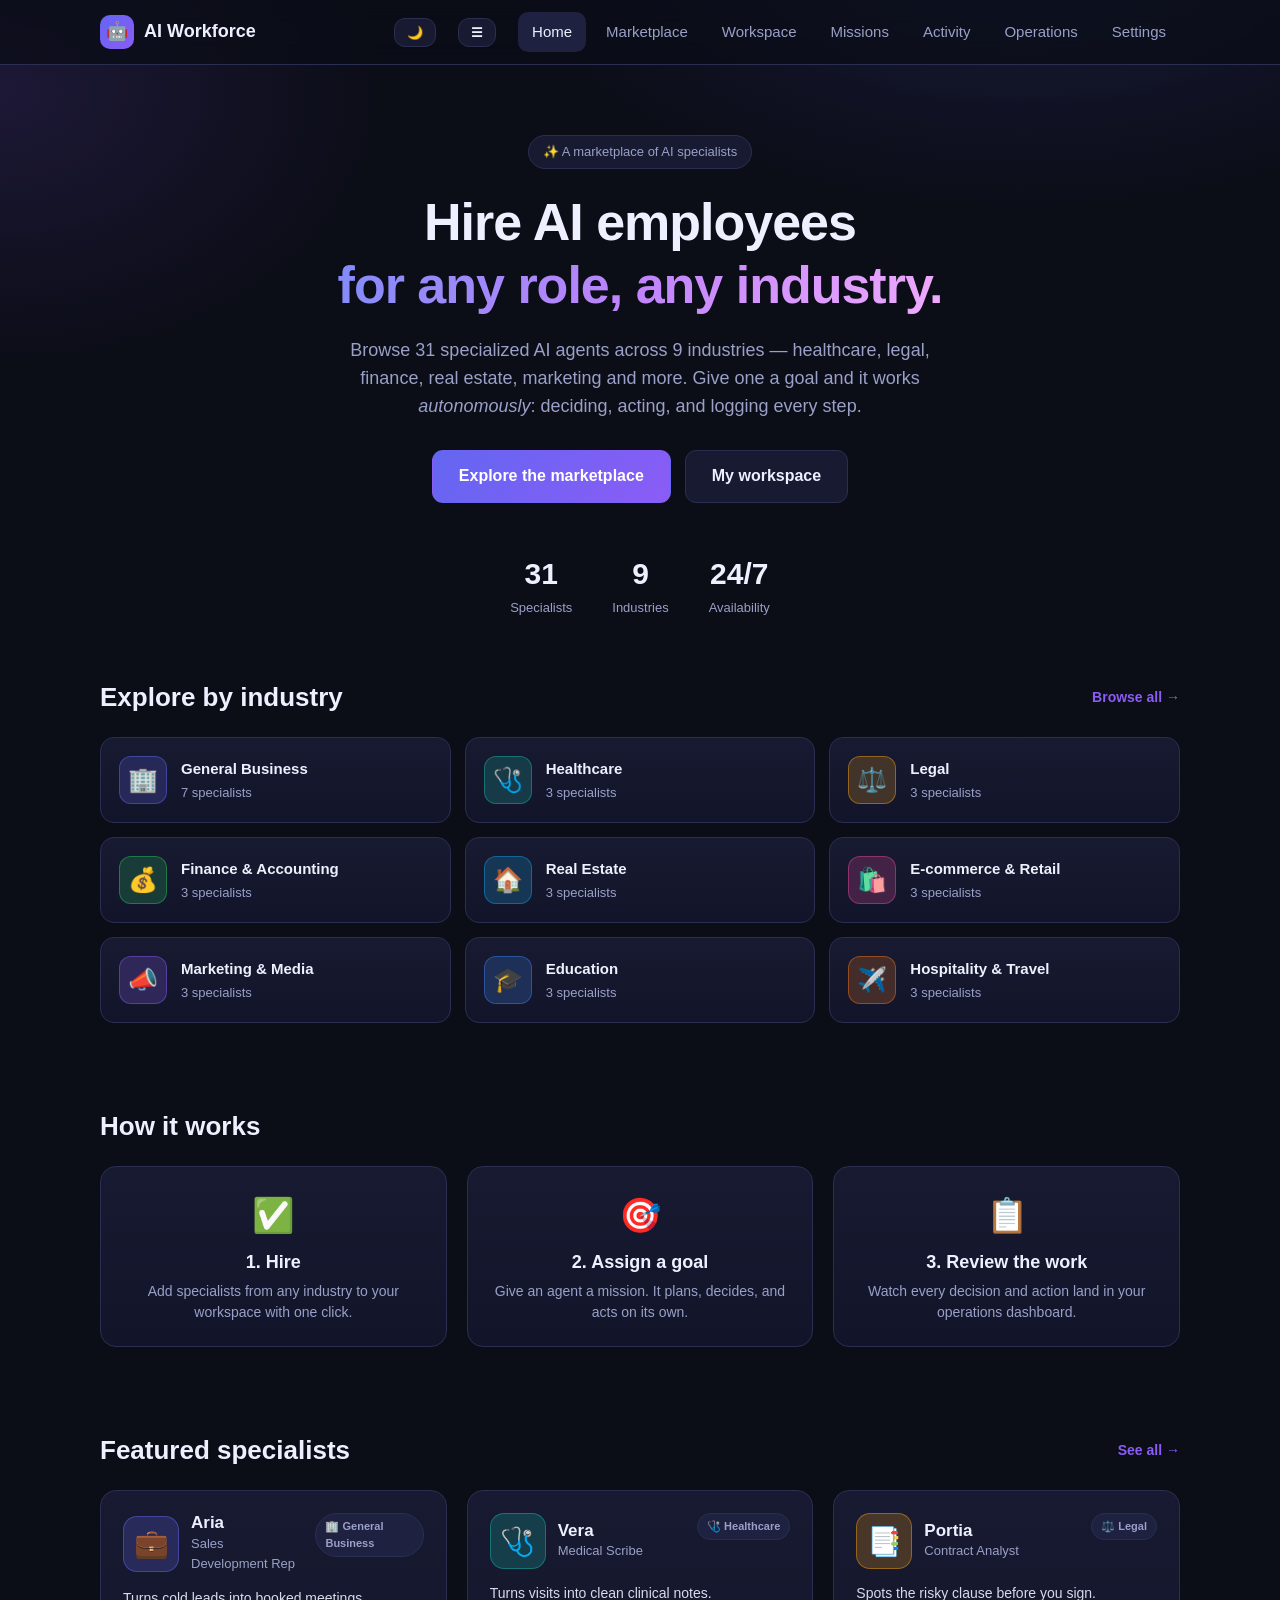
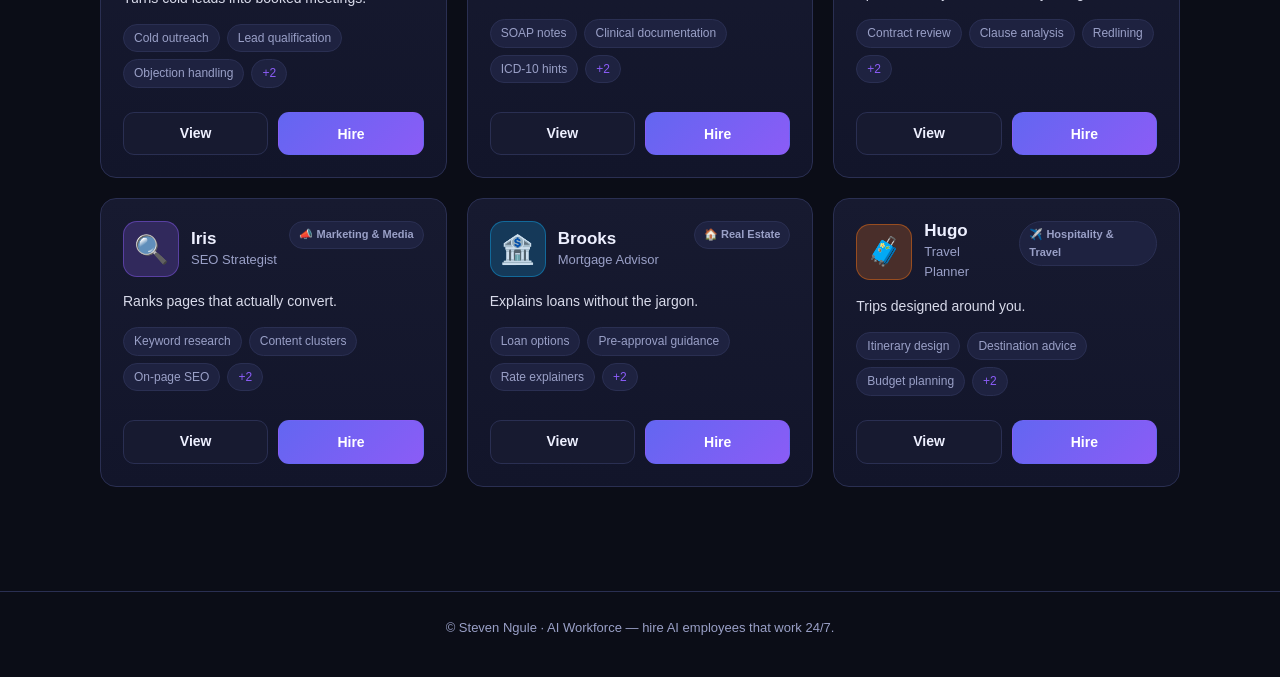
==== commit 82d98d30: "Add a light theme with a header toggle Token-level light theme via :root[data-theme=light] overrides" ====
--- a/index.html
+++ b/index.html
@@ -15,6 +15,7 @@
           <span class="brand__logo">🤖</span>
           <span>AI Workforce</span>
         </a>
+        <button class="btn btn-ghost small theme-toggle" id="theme-toggle" aria-label="Toggle light/dark theme" title="Toggle theme">🌙</button>
         <button class="btn btn-ghost small nav-toggle" id="nav-toggle" aria-label="Toggle menu">☰</button>
         <nav class="nav" id="nav">
           <a class="nav-link" href="#/">Home</a>
--- a/assets/css/app.css
+++ b/assets/css/app.css
@@ -571,3 +571,140 @@
 .feed-detail { font-size: 13px; color: var(--text); opacity: .9; margin: 5px 0 6px; }
 .feed-mission { font-size: 12px; color: var(--muted); }
 .feed-mission:hover { color: var(--primary-2); }
+
+/* ============ Create / custom agents ============ */
+.market-head-actions { display: flex; align-items: center; gap: 14px; flex-wrap: wrap; }
+.custom-tag { color: #fbbf24; font-size: 13px; }
+
+.form textarea {
+  padding: 11px 14px; border-radius: 11px; border: 1px solid var(--border);
+  background: var(--bg); color: var(--text); font-family: inherit; font-size: 15px;
+  outline: none; resize: vertical; line-height: 1.5;
+}
+.form textarea:focus { border-color: var(--primary); }
+.form-row { display: grid; grid-template-columns: 110px 1fr; gap: 14px; }
+.emoji-field input { text-align: center; font-size: 22px; }
+.form .check {
+  flex-direction: row; align-items: flex-start; gap: 10px; font-weight: 500;
+  font-size: 14px; color: var(--muted); cursor: pointer;
+}
+.form .check input { width: 18px; height: 18px; accent-color: var(--primary); margin-top: 2px; flex-shrink: 0; }
+.form-actions { display: flex; align-items: center; gap: 12px; flex-wrap: wrap; }
+.saved-note.err { color: #fca5a5; }
+
+/* ============ Org chart (workspace) ============ */
+.org { margin-top: 8px; }
+.org__title { font-size: 18px; margin-bottom: 18px; }
+
+.org-managers { display: flex; justify-content: center; flex-wrap: wrap; gap: 16px; }
+.org-connector {
+  width: 2px; height: 28px; margin: 0 auto;
+  background: linear-gradient(var(--border), transparent);
+}
+.org-hint {
+  display: flex; align-items: center; gap: 10px; flex-wrap: wrap;
+  padding: 16px 18px; margin-bottom: 22px; font-size: 14px; color: var(--muted);
+}
+
+.org-groups {
+  display: grid; grid-template-columns: repeat(auto-fit, minmax(240px, 1fr)); gap: 16px;
+  padding-top: 4px;
+}
+.org-group {
+  border: 1px solid var(--border); border-radius: 14px; padding: 14px;
+  background: rgba(255, 255, 255, 0.015);
+}
+.org-group__head {
+  display: flex; align-items: center; gap: 8px; font-size: 12px; font-weight: 700;
+  text-transform: uppercase; letter-spacing: .5px; color: var(--muted); margin-bottom: 12px;
+}
+.org-group__count {
+  min-width: 20px; height: 20px; padding: 0 6px; border-radius: 999px;
+  display: inline-flex; align-items: center; justify-content: center;
+  font-size: 11px; background: var(--surface-2); color: var(--text);
+}
+.org-group__nodes { display: flex; flex-direction: column; gap: 12px; }
+
+.org-node { padding: 16px; }
+.org-node--manager {
+  min-width: 280px;
+  border-color: color-mix(in srgb, var(--accent) 55%, transparent);
+  box-shadow: 0 0 0 1px color-mix(in srgb, var(--accent) 30%, transparent), var(--shadow);
+}
+.org-node__head { display: flex; align-items: center; gap: 12px; margin-bottom: 10px; }
+.org-node__id h3 { margin: 0; font-size: 16px; }
+.org-node__id .role { margin: 0; color: var(--muted); font-size: 13px; }
+.org-node__actions { display: flex; gap: 8px; margin-top: 12px; }
+.org-node__actions .btn { flex: 1; }
+.org-node__actions .btn[data-hire] { flex: 0 0 auto; }
+
+/* ============ Playbooks & data ============ */
+.pb-block { margin-bottom: 30px; }
+.pb-title { font-size: 18px; margin: 0; }
+.pb-card { display: flex; flex-direction: column; gap: 12px; }
+.pb-card__head { display: flex; align-items: center; gap: 12px; }
+.pb-card__head strong { font-size: 15px; display: block; }
+.pb-card .agent-card__actions { margin-top: auto; }
+.pb-card .btn[disabled] { opacity: .45; pointer-events: none; }
+.starter--save { border-style: dashed; color: var(--primary-2); font-weight: 600; }
+.starter--save:hover { border-color: var(--primary); }
+.data-h2 { margin: 34px 0 18px; font-size: 22px; }
+
+/* ============ Insights / analytics ============ */
+.insights { margin-bottom: 30px; }
+.insights__title { font-size: 18px; margin: 0 0 16px; }
+.feed-heading { font-size: 16px; margin: 8px 0 16px; color: var(--muted); }
+
+.kpi-row { display: grid; grid-template-columns: repeat(4, 1fr); gap: 12px; margin-bottom: 16px; }
+@media (max-width: 640px) { .kpi-row { grid-template-columns: repeat(2, 1fr); } }
+.kpi {
+  display: flex; flex-direction: column; gap: 2px; padding: 16px;
+  border-radius: 12px; border: 1px solid var(--border);
+  background: linear-gradient(180deg, var(--surface), var(--bg-2));
+}
+.kpi strong { font-size: 26px; font-variant-numeric: tabular-nums; }
+.kpi span { color: var(--muted); font-size: 12px; }
+
+.chart-grid { display: grid; grid-template-columns: 1fr 1fr; gap: 16px; margin-bottom: 16px; }
+@media (max-width: 720px) { .chart-grid { grid-template-columns: 1fr; } }
+.chart-card { padding: 18px; }
+.chart-title { font-size: 14px; margin: 0 0 14px; color: var(--muted); text-transform: uppercase; letter-spacing: .5px; }
+
+/* Horizontal magnitude bars */
+.bars { display: flex; flex-direction: column; gap: 10px; }
+.bar-row { display: grid; grid-template-columns: 120px 1fr 32px; align-items: center; gap: 10px; }
+.bar-label { font-size: 13px; color: var(--text); white-space: nowrap; overflow: hidden; text-overflow: ellipsis; }
+.bar-track { height: 12px; border-radius: 6px; background: var(--surface-2); overflow: hidden; }
+.bar-fill { height: 100%; border-radius: 6px; min-width: 4px; transition: width .4s ease; }
+.bar-value { font-size: 13px; font-weight: 700; text-align: right; font-variant-numeric: tabular-nums; color: var(--text); }
+
+/* Stacked outcome bar + legend */
+.stack-bar { display: flex; height: 16px; border-radius: 8px; overflow: hidden; gap: 2px; background: var(--surface-2); }
+.stack-seg { height: 100%; }
+.legend { display: flex; flex-wrap: wrap; gap: 16px; margin-top: 14px; }
+.legend-item { display: inline-flex; align-items: center; gap: 7px; font-size: 13px; color: var(--muted); }
+.legend-item strong { color: var(--text); font-variant-numeric: tabular-nums; }
+.legend-dot { width: 10px; height: 10px; border-radius: 3px; }
+
+/* ============ Light theme ============ */
+:root[data-theme="light"] {
+  --bg: #f5f6fb;
+  --bg-2: #eceef7;
+  --surface: #ffffff;
+  --surface-2: #f0f2fa;
+  --border: #dde1ee;
+  --text: #1a1c2e;
+  --muted: #5b6180;
+  --shadow: 0 10px 30px rgba(20, 22, 50, 0.10);
+}
+:root[data-theme="light"] body {
+  background-image:
+    radial-gradient(900px 500px at 80% -10%, rgba(99, 102, 241, 0.10), transparent 60%),
+    radial-gradient(700px 500px at 0% 10%, rgba(139, 92, 246, 0.08), transparent 55%);
+}
+:root[data-theme="light"] .site-header { background: rgba(255, 255, 255, 0.78); }
+:root[data-theme="light"] .chat__header,
+:root[data-theme="light"] .chat__input { background: rgba(20, 22, 50, 0.02); }
+:root[data-theme="light"] .grad { background: linear-gradient(120deg, #4f46e5, #7c3aed, #c026d3); -webkit-background-clip: text; background-clip: text; }
+:root[data-theme="light"] .org-group { background: rgba(20, 22, 50, 0.015); }
+.theme-toggle { font-size: 15px; padding: 6px 10px; }
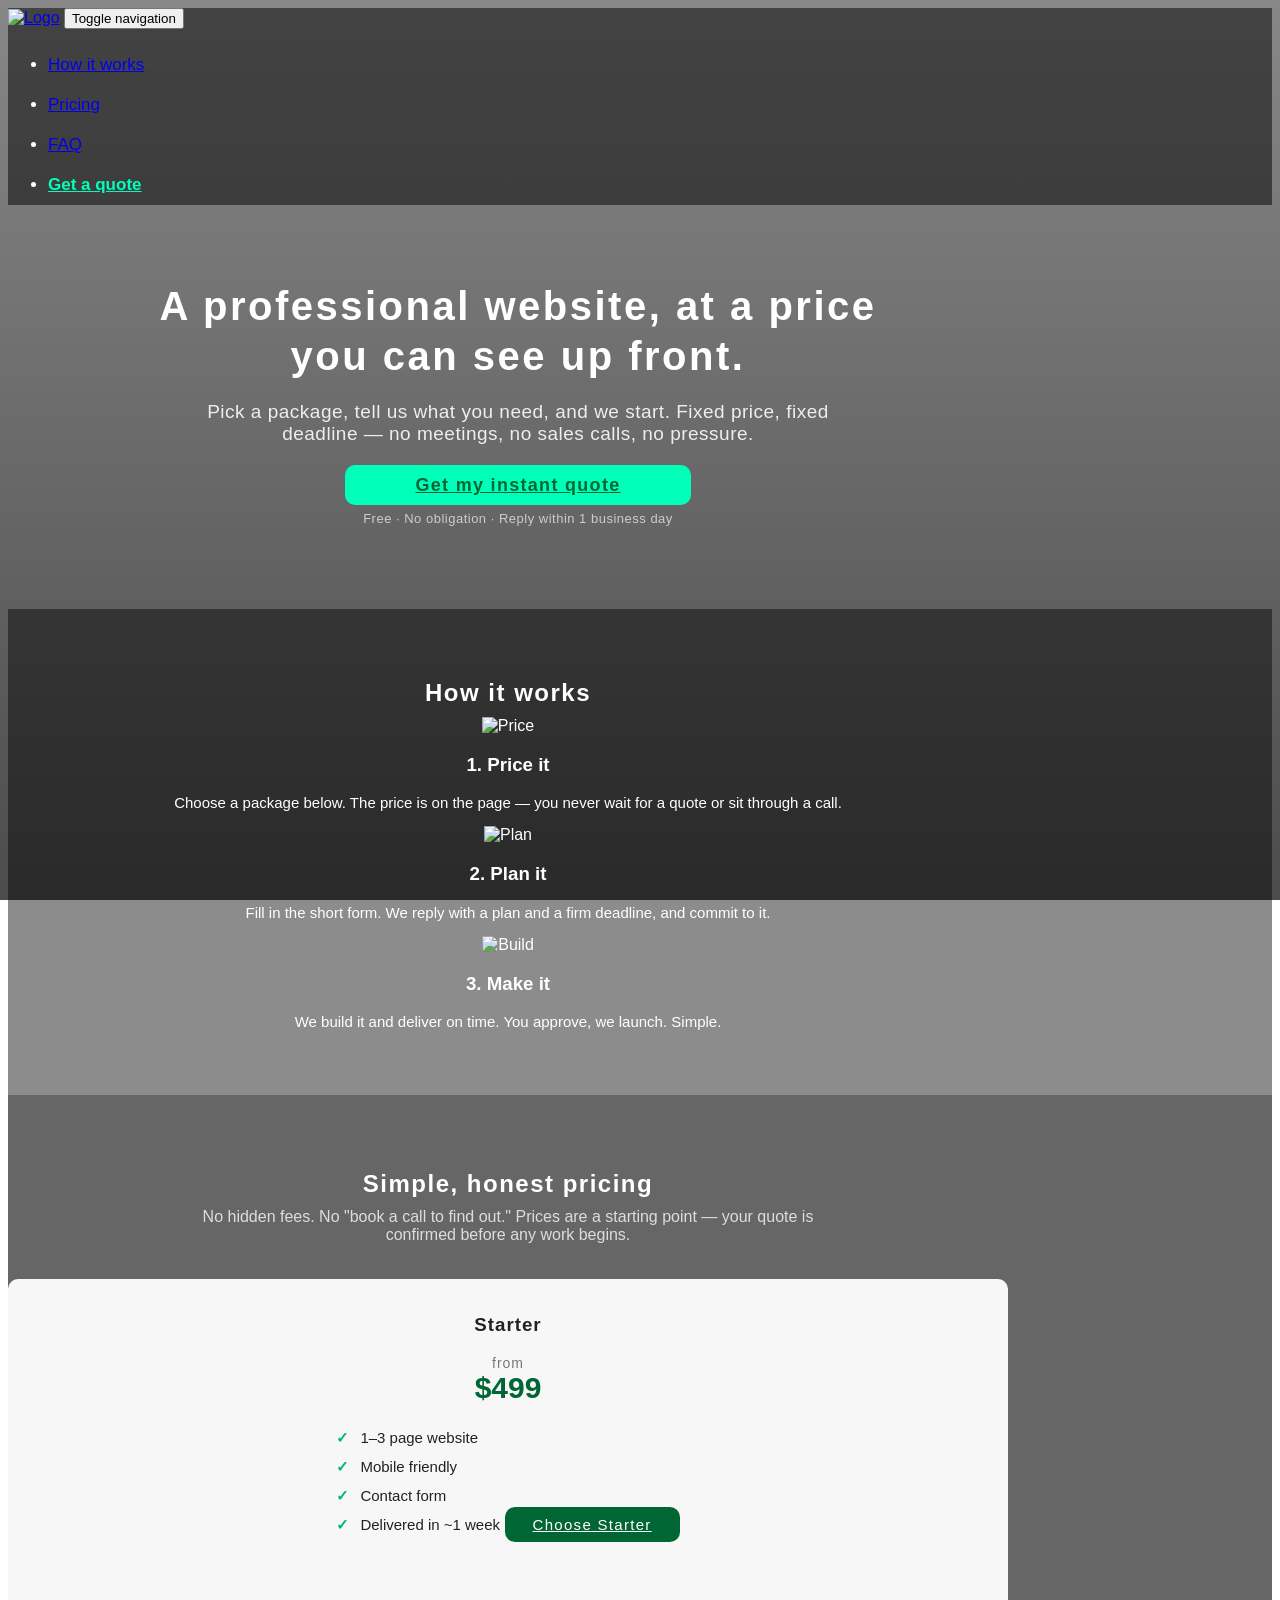
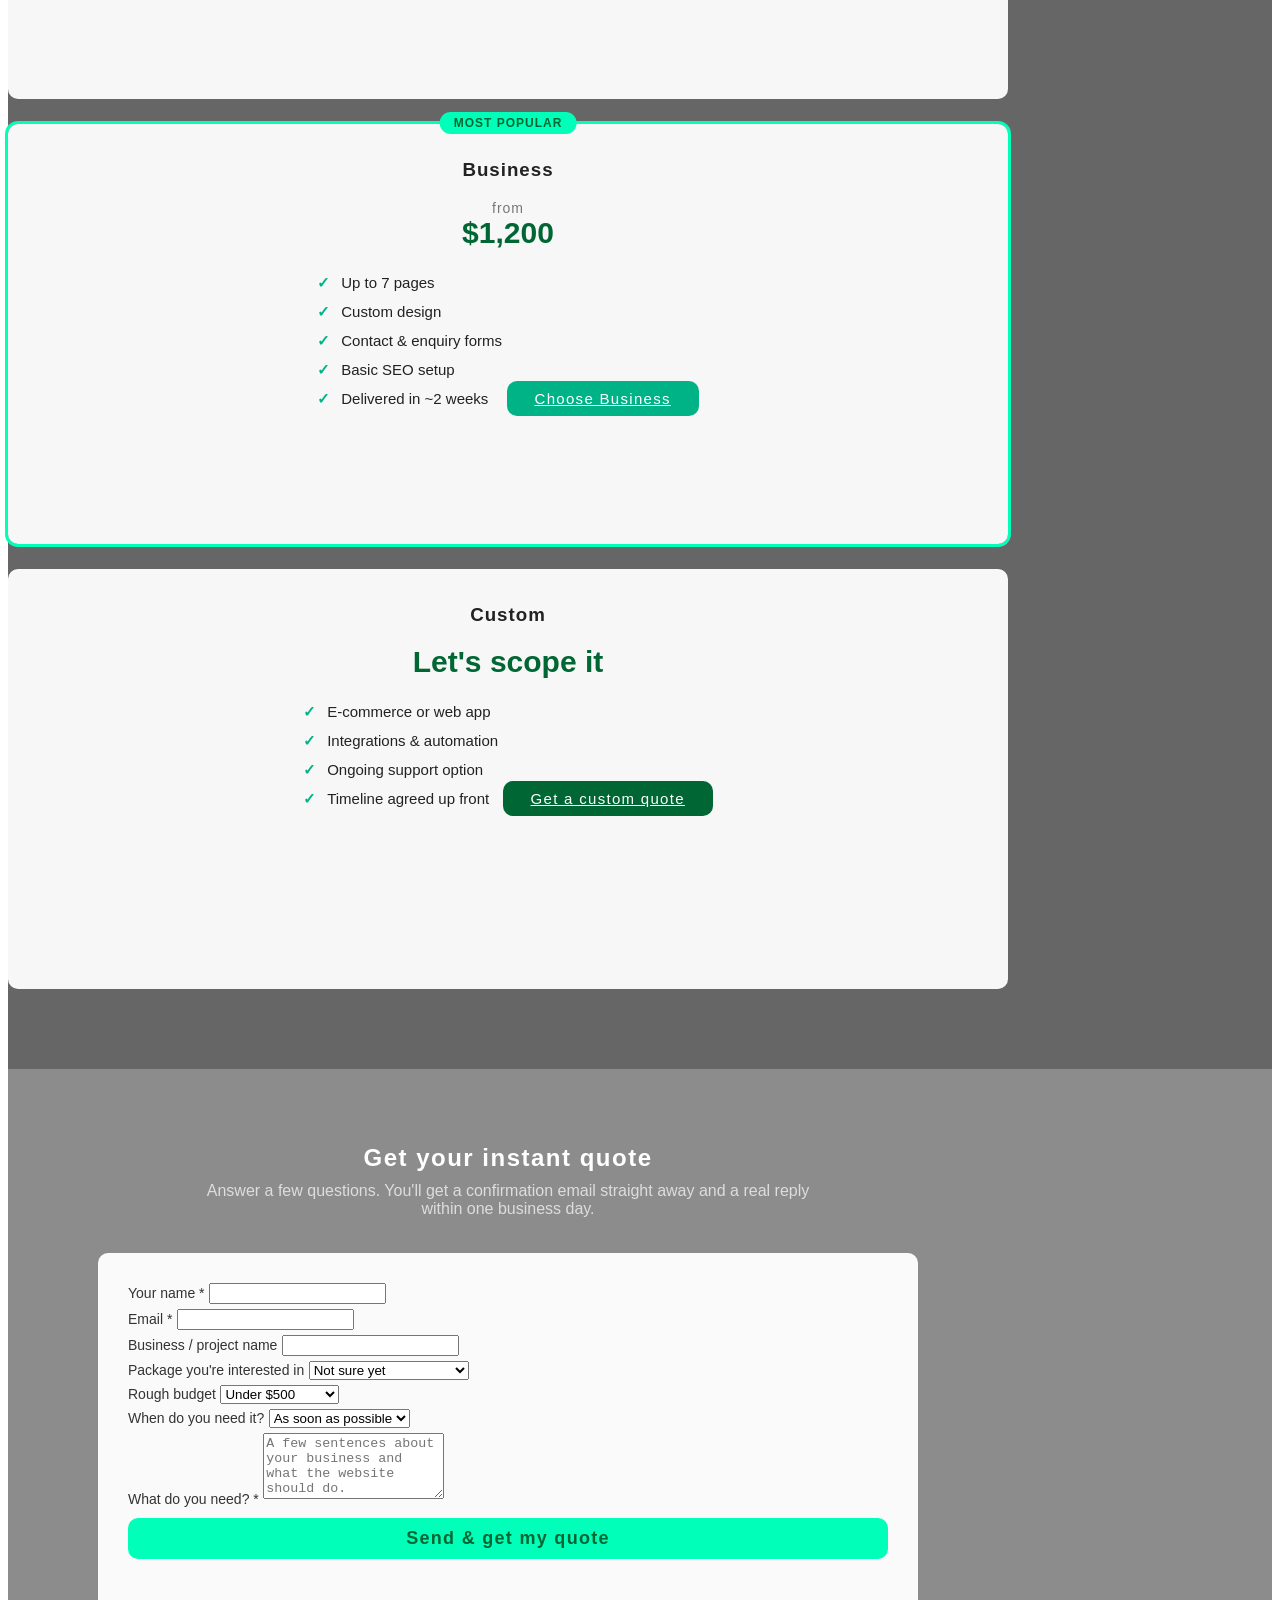
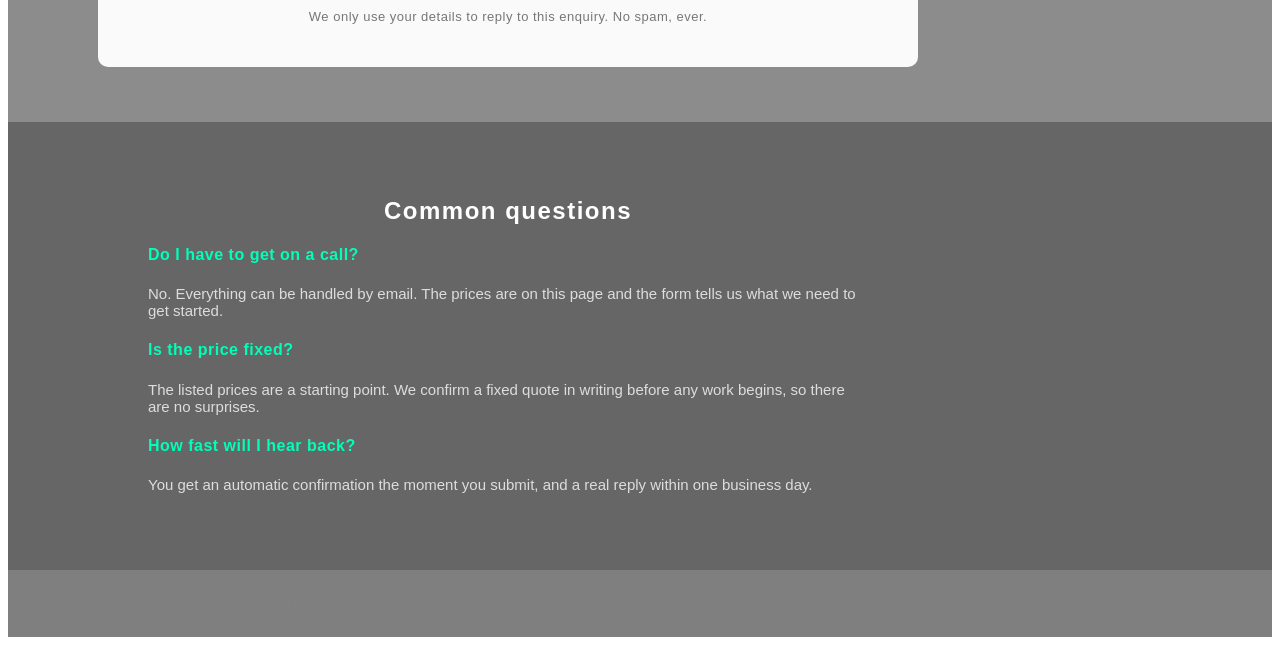
==== commit 61e81abc: "Turn brochure site into an automated lead-generation landing page The old page had a dead "Get in to" ====
--- a/index.html
+++ b/index.html
@@ -1,56 +1,240 @@
+<!--index.html-->
 <!DOCTYPE html>
 <html lang="en">
   <head>
     <meta charset="utf-8">
+    <meta http-equiv="X-UA-Compatible" content="IE=edge">
     <meta name="viewport" content="width=device-width, initial-scale=1">
-    <meta name="description" content="Hire specialized AI employees and agents — sales, support, content, data and more. Put them to work in your own workspace.">
-    <title>AI Workforce — Hire AI Employees & Agents</title>
-    <link rel="icon" href="data:image/svg+xml,<svg xmlns='http://www.w3.org/2000/svg' viewBox='0 0 100 100'><text y='.9em' font-size='90'>🤖</text></svg>">
-    <link href="assets/css/app.css" rel="stylesheet">
+    <!-- The above 3 meta tags *must* come first in the head; any other head content must come *after* these tags -->
+    <title>Get a Website Built — Fixed Prices, No Sales Calls</title>
+    <meta name="description" content="Professional websites built to a fixed price and a fixed deadline. See the pricing, get an instant quote, and start online — no meetings, no pressure.">
+
+    <!-- Open Graph / social sharing -->
+    <meta property="og:title" content="Get a Website Built — Fixed Prices, No Sales Calls">
+    <meta property="og:description" content="Professional websites at a transparent fixed price. Pick a package, tell us what you need, and we start. No meetings required.">
+    <meta property="og:type" content="website">
+
+    <!-- Bootstrap -->
+    <link href="css/bootstrap.min.css" rel="stylesheet">
+    <link href="styling.css" rel="stylesheet">
+    <link href='https://fonts.googleapis.com/css?family=Arvo' rel='stylesheet' type='text/css'>
   </head>
   <body>
-    <header class="site-header">
-      <div class="site-header__inner">
-        <a class="brand" href="#/">
-          <span class="brand__logo">🤖</span>
-          <span>AI Workforce</span>
-        </a>
-        <button class="btn btn-ghost small theme-toggle" id="theme-toggle" aria-label="Toggle light/dark theme" title="Toggle theme">🌙</button>
-        <button class="btn btn-ghost small nav-toggle" id="nav-toggle" aria-label="Toggle menu">☰</button>
-        <nav class="nav" id="nav">
-          <a class="nav-link" href="#/">Home</a>
-          <a class="nav-link" href="#/agents">Marketplace</a>
-          <a class="nav-link" href="#/workspace">Workspace <span class="nav-count" data-nav-count></span></a>
-          <a class="nav-link" href="#/missions">Missions</a>
-          <a class="nav-link" href="#/activity">Activity</a>
-          <a class="nav-link" href="#/ops">Operations <span class="nav-count" data-nav-ops></span></a>
-          <a class="nav-link" href="#/settings">Settings</a>
-        </nav>
-      </div>
-    </header>
-
-    <main id="app"><!-- views render here --></main>
-
-    <footer class="site-footer">
-      <p>&copy; Steven Ngule · AI Workforce — hire AI employees that work 24/7.</p>
-    </footer>
-
-    <script src="assets/js/data.js"></script>
-    <script src="assets/js/store.js"></script>
-    <script src="assets/js/api.js"></script>
-    <script src="assets/js/tools.js"></script>
-    <script src="assets/js/agent.js"></script>
-    <script src="assets/js/app.js"></script>
-    <script>
-      // Mobile nav toggle
-      (function () {
-        var t = document.getElementById("nav-toggle");
-        var n = document.getElementById("nav");
-        t.addEventListener("click", function () { n.classList.toggle("open"); });
-        n.addEventListener("click", function (e) {
-          if (e.target.closest(".nav-link")) n.classList.remove("open");
-        });
-      })();
-    </script>
+      <!--Create Nav bar-->
+      <nav role="navigation" class="navbar navbar-inverse">
+          <div class="container-fluid">
+              <div class="navbar-header">
+                  <a class="navbar-brand" href="#top"><img src="images/weblogo.png" class="logo" alt="Logo"></a>
+                  <button type="button" class="navbar-toggle" data-target="#navbarCollapse" data-toggle="collapse">
+                    <span class="sr-only">Toggle navigation</span>
+                    <span class="icon-bar"></span>
+                    <span class="icon-bar"></span>
+                    <span class="icon-bar"></span>
+                  </button>
+              </div>
+              <div class="navbar-collapse collapse" id="navbarCollapse">
+                  <ul class="nav navbar-nav">
+                      <li><a href="#how">How it works</a></li>
+                      <li><a href="#pricing">Pricing</a></li>
+                      <li><a href="#faq">FAQ</a></li>
+                      <li><a href="#quote" class="nav-cta">Get a quote</a></li>
+                  </ul>
+              </div>
+          </div>
+      </nav>
+
+      <!--Create header-->
+      <div class="jumbotron" id="top">
+          <div class="container">
+              <h1>A professional website, at a price you can see up front.</h1>
+              <p class="lede">Pick a package, tell us what you need, and we start. Fixed price, fixed deadline &mdash; no meetings, no sales calls, no pressure.</p>
+              <a href="#quote" class="btn btn-hero">Get my instant quote</a>
+              <p class="reassure">Free &middot; No obligation &middot; Reply within 1 business day</p>
+          </div>
+      </div>
+
+      <!--How it works-->
+      <div class="icons" id="how">
+         <div class="container">
+            <h2 class="section-title">How it works</h2>
+            <div class="row">
+               <div class="col-md-4">
+                  <img src="images/money.png" class="bodyimage" alt="Price">
+                  <h3>1. Price it</h3>
+                  <p>Choose a package below. The price is on the page &mdash; you never wait for a quote or sit through a call.</p>
+               </div>
+               <div class="col-md-4">
+                  <img src="images/plan.png" class="bodyimage" alt="Plan">
+                  <h3>2. Plan it</h3>
+                  <p>Fill in the short form. We reply with a plan and a firm deadline, and commit to it.</p>
+               </div>
+               <div class="col-md-4">
+                  <img src="images/finish.png" class="bodyimage" alt="Build">
+                  <h3>3. Make it</h3>
+                  <p>We build it and deliver on time. You approve, we launch. Simple.</p>
+               </div>
+            </div>
+         </div>
+      </div>
+
+      <!--Pricing-->
+      <div class="pricing" id="pricing">
+        <div class="container">
+          <h2 class="section-title">Simple, honest pricing</h2>
+          <p class="section-sub">No hidden fees. No "book a call to find out." Prices are a starting point &mdash; your quote is confirmed before any work begins.</p>
+          <div class="row">
+            <div class="col-md-4">
+              <div class="plan">
+                <h3>Starter</h3>
+                <p class="price"><span>from</span> $499</p>
+                <ul>
+                  <li>1&ndash;3 page website</li>
+                  <li>Mobile friendly</li>
+                  <li>Contact form</li>
+                  <li>Delivered in ~1 week</li>
+                </ul>
+                <a href="#quote" class="btn btn-plan" data-plan="Starter">Choose Starter</a>
+              </div>
+            </div>
+            <div class="col-md-4">
+              <div class="plan plan-featured">
+                <span class="badge-popular">Most popular</span>
+                <h3>Business</h3>
+                <p class="price"><span>from</span> $1,200</p>
+                <ul>
+                  <li>Up to 7 pages</li>
+                  <li>Custom design</li>
+                  <li>Contact &amp; enquiry forms</li>
+                  <li>Basic SEO setup</li>
+                  <li>Delivered in ~2 weeks</li>
+                </ul>
+                <a href="#quote" class="btn btn-plan btn-plan-featured" data-plan="Business">Choose Business</a>
+              </div>
+            </div>
+            <div class="col-md-4">
+              <div class="plan">
+                <h3>Custom</h3>
+                <p class="price">Let's scope it</p>
+                <ul>
+                  <li>E-commerce or web app</li>
+                  <li>Integrations &amp; automation</li>
+                  <li>Ongoing support option</li>
+                  <li>Timeline agreed up front</li>
+                </ul>
+                <a href="#quote" class="btn btn-plan" data-plan="Custom">Get a custom quote</a>
+              </div>
+            </div>
+          </div>
+        </div>
+      </div>
+
+      <!--Lead capture form-->
+      <div class="quote" id="quote">
+        <div class="container">
+          <h2 class="section-title">Get your instant quote</h2>
+          <p class="section-sub">Answer a few questions. You'll get a confirmation email straight away and a real reply within one business day.</p>
+
+          <form id="lead-form" class="lead-form" novalidate>
+            <!-- Web3Forms access key. Replace with your own key from https://web3forms.com (free). -->
+            <input type="hidden" name="access_key" value="YOUR-WEB3FORMS-ACCESS-KEY">
+            <input type="hidden" name="subject" value="New website lead from your site">
+            <input type="hidden" name="from_name" value="Website Lead Form">
+            <!-- Autoresponder: the prospect gets an instant reply, so no manual first-touch is needed. -->
+            <input type="hidden" name="redirect" value="false">
+            <!-- Honeypot spam trap (bots fill this; humans never see it) -->
+            <input type="checkbox" name="botcheck" class="hidden" style="display:none;" tabindex="-1" autocomplete="off">
+
+            <div class="row">
+              <div class="col-sm-6 form-group">
+                <label for="name">Your name *</label>
+                <input type="text" id="name" name="name" class="form-control" required>
+              </div>
+              <div class="col-sm-6 form-group">
+                <label for="email">Email *</label>
+                <input type="email" id="email" name="email" class="form-control" required>
+              </div>
+            </div>
+
+            <div class="row">
+              <div class="col-sm-6 form-group">
+                <label for="business">Business / project name</label>
+                <input type="text" id="business" name="business" class="form-control">
+              </div>
+              <div class="col-sm-6 form-group">
+                <label for="plan">Package you're interested in</label>
+                <select id="plan" name="plan" class="form-control">
+                  <option value="Not sure yet">Not sure yet</option>
+                  <option value="Starter">Starter (from $499)</option>
+                  <option value="Business">Business (from $1,200)</option>
+                  <option value="Custom">Custom</option>
+                </select>
+              </div>
+            </div>
+
+            <div class="row">
+              <div class="col-sm-6 form-group">
+                <label for="budget">Rough budget</label>
+                <select id="budget" name="budget" class="form-control">
+                  <option value="Under $500">Under $500</option>
+                  <option value="$500 – $1,500">$500 &ndash; $1,500</option>
+                  <option value="$1,500 – $5,000">$1,500 &ndash; $5,000</option>
+                  <option value="$5,000+">$5,000+</option>
+                  <option value="Not sure">Not sure</option>
+                </select>
+              </div>
+              <div class="col-sm-6 form-group">
+                <label for="timeline">When do you need it?</label>
+                <select id="timeline" name="timeline" class="form-control">
+                  <option value="ASAP">As soon as possible</option>
+                  <option value="Within a month">Within a month</option>
+                  <option value="1–3 months">1&ndash;3 months</option>
+                  <option value="Just exploring">Just exploring</option>
+                </select>
+              </div>
+            </div>
+
+            <div class="form-group">
+              <label for="message">What do you need? *</label>
+              <textarea id="message" name="message" class="form-control" rows="4" placeholder="A few sentences about your business and what the website should do." required></textarea>
+            </div>
+
+            <button type="submit" class="btn btn-hero" id="lead-submit">Send &amp; get my quote</button>
+            <p class="form-status" id="form-status" role="status" aria-live="polite"></p>
+            <p class="reassure">We only use your details to reply to this enquiry. No spam, ever.</p>
+          </form>
+        </div>
+      </div>
+
+      <!--FAQ-->
+      <div class="faq" id="faq">
+        <div class="container">
+          <h2 class="section-title">Common questions</h2>
+          <div class="faq-item">
+            <h4>Do I have to get on a call?</h4>
+            <p>No. Everything can be handled by email. The prices are on this page and the form tells us what we need to get started.</p>
+          </div>
+          <div class="faq-item">
+            <h4>Is the price fixed?</h4>
+            <p>The listed prices are a starting point. We confirm a fixed quote in writing before any work begins, so there are no surprises.</p>
+          </div>
+          <div class="faq-item">
+            <h4>How fast will I hear back?</h4>
+            <p>You get an automatic confirmation the moment you submit, and a real reply within one business day.</p>
+          </div>
+        </div>
+      </div>
+
+      <!--Create Footer-->
+      <div class="footer">
+          <div class="container">
+              <p>&copy; Steven Ngule. Built to a deadline, priced without the guesswork.</p>
+          </div>
+      </div>
+
+    <!-- jQuery (necessary for Bootstrap's JavaScript plugins) -->
+    <script src="https://ajax.googleapis.com/ajax/libs/jquery/1.11.3/jquery.min.js"></script>
+    <!-- Include all compiled plugins (below), or include individual files as needed -->
+    <script src="js/bootstrap.min.js"></script>
+    <script src="js/leadform.js"></script>
   </body>
 </html>
--- a/styling.css
+++ b/styling.css
@@ -0,0 +1,327 @@
+/*styling.css*/
+/*Style body by adding background image and set it to cover, add font-family*/
+body{
+    font-family: sans-serif, serif;
+    background-image: linear-gradient(rgba(0, 0, 0, 0.47), rgba(0,0,0,0.7)), url(css/code.jpg);
+    background-attachment: fixed;
+    background-size: cover;
+	
+}
+
+/*Style brand*/
+.logo{
+    height: 30px;   
+}
+
+/*Style navigation bar*/
+.navbar-inverse{
+    background: rgba(0,0,0,0.5);   
+}
+
+.nav li{
+    color: #fff;
+    font-size: 17px;
+    margin-right: 35px;
+    padding: 10px 0;
+}  
+
+.nav li:hover{
+    border-bottom: 1px solid #00FFB8; 
+    padding-bottom: 9px;
+    cursor: pointer;
+} 
+
+.nav .nav-cta{
+    color: #00FFB8;
+    font-weight: bold;
+}
+
+/*Style jumbotron*/
+.jumbotron{
+    background-color: transparent;
+    color: #fff;
+    text-align: center;
+    margin: 0;
+    padding: 60px 10px 70px;
+    letter-spacing: 2.5px;
+}
+
+.jumbotron h1{
+    font-size: 40px;
+    line-height: 1.25;
+    max-width: 800px;
+    margin: 0 auto 20px;
+}
+
+.jumbotron .lede{
+    font-size: 19px;
+    letter-spacing: 0.5px;
+    max-width: 640px;
+    margin: 0 auto 30px;
+    color: #eee;
+}
+
+.jumbotron .reassure,
+.reassure{
+    font-size: 13px;
+    letter-spacing: 0.5px;
+    color: #ccc;
+    margin-top: 15px;
+}
+
+/*Section headings on dark background*/
+.section-title{
+    color: #fff;
+    text-align: center;
+    letter-spacing: 1.5px;
+    margin-bottom: 10px;
+}
+
+.section-sub{
+    color: #ddd;
+    text-align: center;
+    max-width: 640px;
+    margin: 0 auto 35px;
+    font-size: 16px;
+}
+
+/*limit the width of the icons section*/
+.container{
+    max-width: 1000px;   
+}
+/*Style icons section using bootstrap grid system*/
+.bodyimage{
+    height: 100px;   
+}
+
+.col-md-4{
+    text-align: center;
+    color: #fff;
+}
+
+.icons p{
+    font-size: 15px;
+}
+
+.icons{
+    padding: 50px 0;
+    background: rgba(0,0,0,0.45);
+}
+
+/*Buttons*/
+.btn{
+    background-color: rgba(0, 255, 184, 0.5);
+    border: none;
+    border-radius: 10px;
+    color: #fff;
+    font-size: 18px;
+    padding: 10px 70px;
+    letter-spacing: 1.3px;
+    white-space: normal;
+}
+
+.btn:hover,
+.btn:focus{
+    background-color: rgba(0, 0, 0, 0.5);
+    color: #fff;
+    border: none;
+}
+
+.btn-hero{
+    background-color: #00FFB8;
+    color: #063;
+    font-weight: bold;
+}
+
+.btn-hero:hover,
+.btn-hero:focus{
+    background-color: #00d99c;
+    color: #042;
+}
+
+/*Pricing section*/
+.pricing{
+    padding: 55px 0;
+    background: rgba(0,0,0,0.6);
+}
+
+.plan{
+    background: rgba(255,255,255,0.95);
+    color: #222;
+    border-radius: 10px;
+    padding: 30px 25px;
+    margin-bottom: 25px;
+    text-align: center;
+    position: relative;
+    min-height: 360px;
+}
+
+.plan-featured{
+    box-shadow: 0 0 0 3px #00FFB8;
+}
+
+.badge-popular{
+    position: absolute;
+    top: -12px;
+    left: 50%;
+    transform: translateX(-50%);
+    background: #00FFB8;
+    color: #063;
+    font-size: 12px;
+    font-weight: bold;
+    letter-spacing: 1px;
+    padding: 4px 14px;
+    border-radius: 20px;
+    text-transform: uppercase;
+}
+
+.plan h3{
+    margin-top: 5px;
+    letter-spacing: 1px;
+}
+
+.plan .price{
+    font-size: 30px;
+    font-weight: bold;
+    color: #063;
+    margin: 12px 0 18px;
+}
+
+.plan .price span{
+    font-size: 14px;
+    font-weight: normal;
+    color: #777;
+    display: block;
+    letter-spacing: 1px;
+}
+
+.plan ul{
+    list-style: none;
+    padding: 0;
+    margin: 0 0 22px;
+    text-align: left;
+    display: inline-block;
+}
+
+.plan ul li{
+    padding: 6px 0 6px 24px;
+    position: relative;
+    font-size: 15px;
+}
+
+.plan ul li:before{
+    content: "\2713";
+    color: #00b386;
+    font-weight: bold;
+    position: absolute;
+    left: 0;
+}
+
+.btn-plan{
+    padding: 9px 28px;
+    font-size: 15px;
+    background-color: #063;
+}
+
+.btn-plan:hover,
+.btn-plan:focus{
+    background-color: #042;
+}
+
+.btn-plan-featured{
+    background-color: #00b386;
+}
+
+/*Lead form section*/
+.quote{
+    padding: 55px 0;
+    background: rgba(0,0,0,0.45);
+}
+
+.lead-form{
+    max-width: 760px;
+    margin: 0 auto;
+    background: rgba(255,255,255,0.96);
+    color: #222;
+    padding: 30px;
+    border-radius: 10px;
+}
+
+.lead-form label{
+    font-size: 14px;
+    color: #333;
+}
+
+.lead-form .form-control{
+    margin-bottom: 5px;
+}
+
+.lead-form .btn-hero{
+    display: block;
+    width: 100%;
+    margin-top: 10px;
+}
+
+.lead-form .reassure{
+    color: #777;
+    text-align: center;
+}
+
+.form-status{
+    text-align: center;
+    font-size: 15px;
+    margin-top: 15px;
+    min-height: 20px;
+}
+
+.form-status-error{ color: #c0392b; }
+.form-status-success{ color: #0a7a5a; font-weight: bold; }
+.form-status-pending{ color: #666; }
+
+/*FAQ section*/
+.faq{
+    padding: 55px 0;
+    background: rgba(0,0,0,0.6);
+}
+
+.faq-item{
+    max-width: 720px;
+    margin: 0 auto 22px;
+    color: #eee;
+}
+
+.faq-item h4{
+    color: #00FFB8;
+    letter-spacing: 0.5px;
+}
+
+.faq-item p{
+    font-size: 15px;
+    color: #ddd;
+}
+/*Style footer*/
+.footer{
+    background-color: rgba(0, 0, 0, 0.5); 
+    color: grey;
+    font-size: 15px;
+    padding: 10px 0;
+}
+/*use media queries to change icons size in small devices*/
+@media (max-width: 768px){
+    .bodyimage{
+        height: 70px;
+    }
+    .jumbotron h1{
+        font-size: 28px;
+        letter-spacing: 1px;
+    }
+    .jumbotron .lede{
+        font-size: 16px;
+    }
+    .btn{
+        padding: 10px 40px;
+    }
+    .lead-form{
+        padding: 20px;
+    }
+}
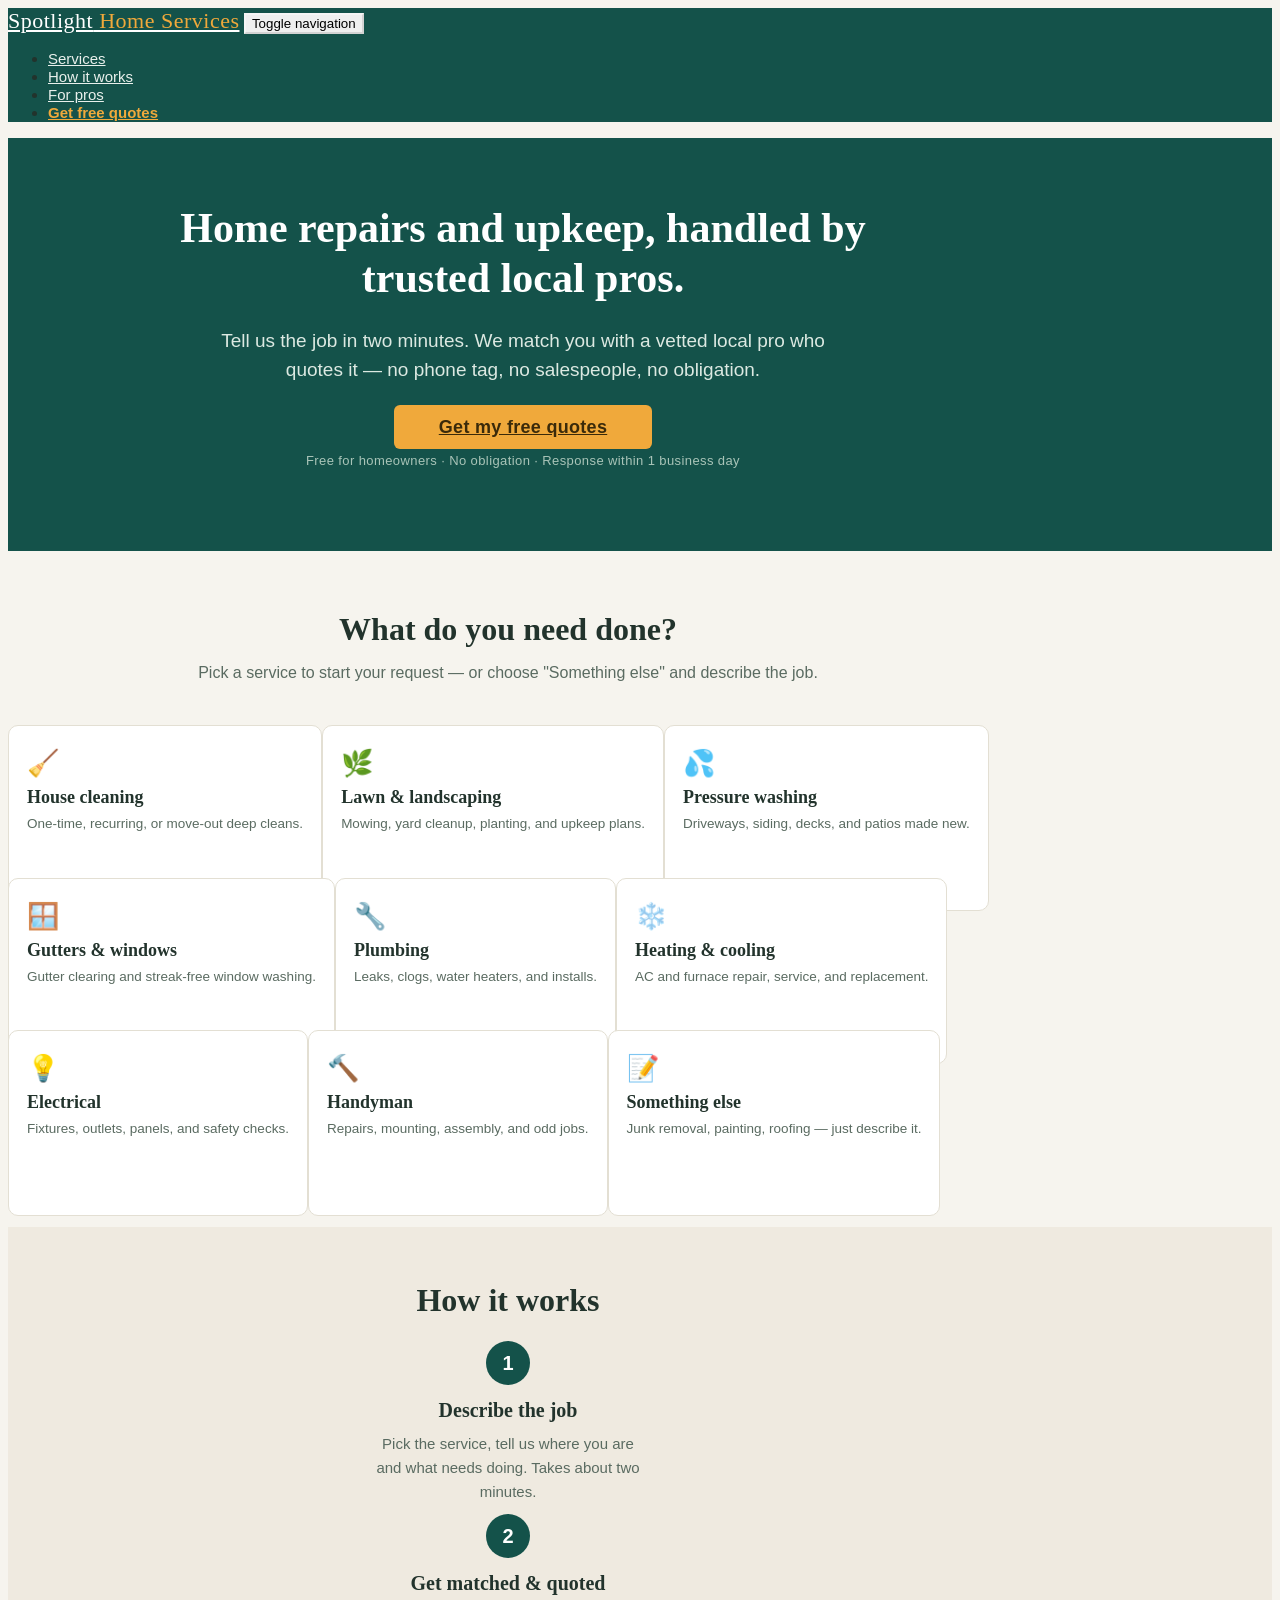
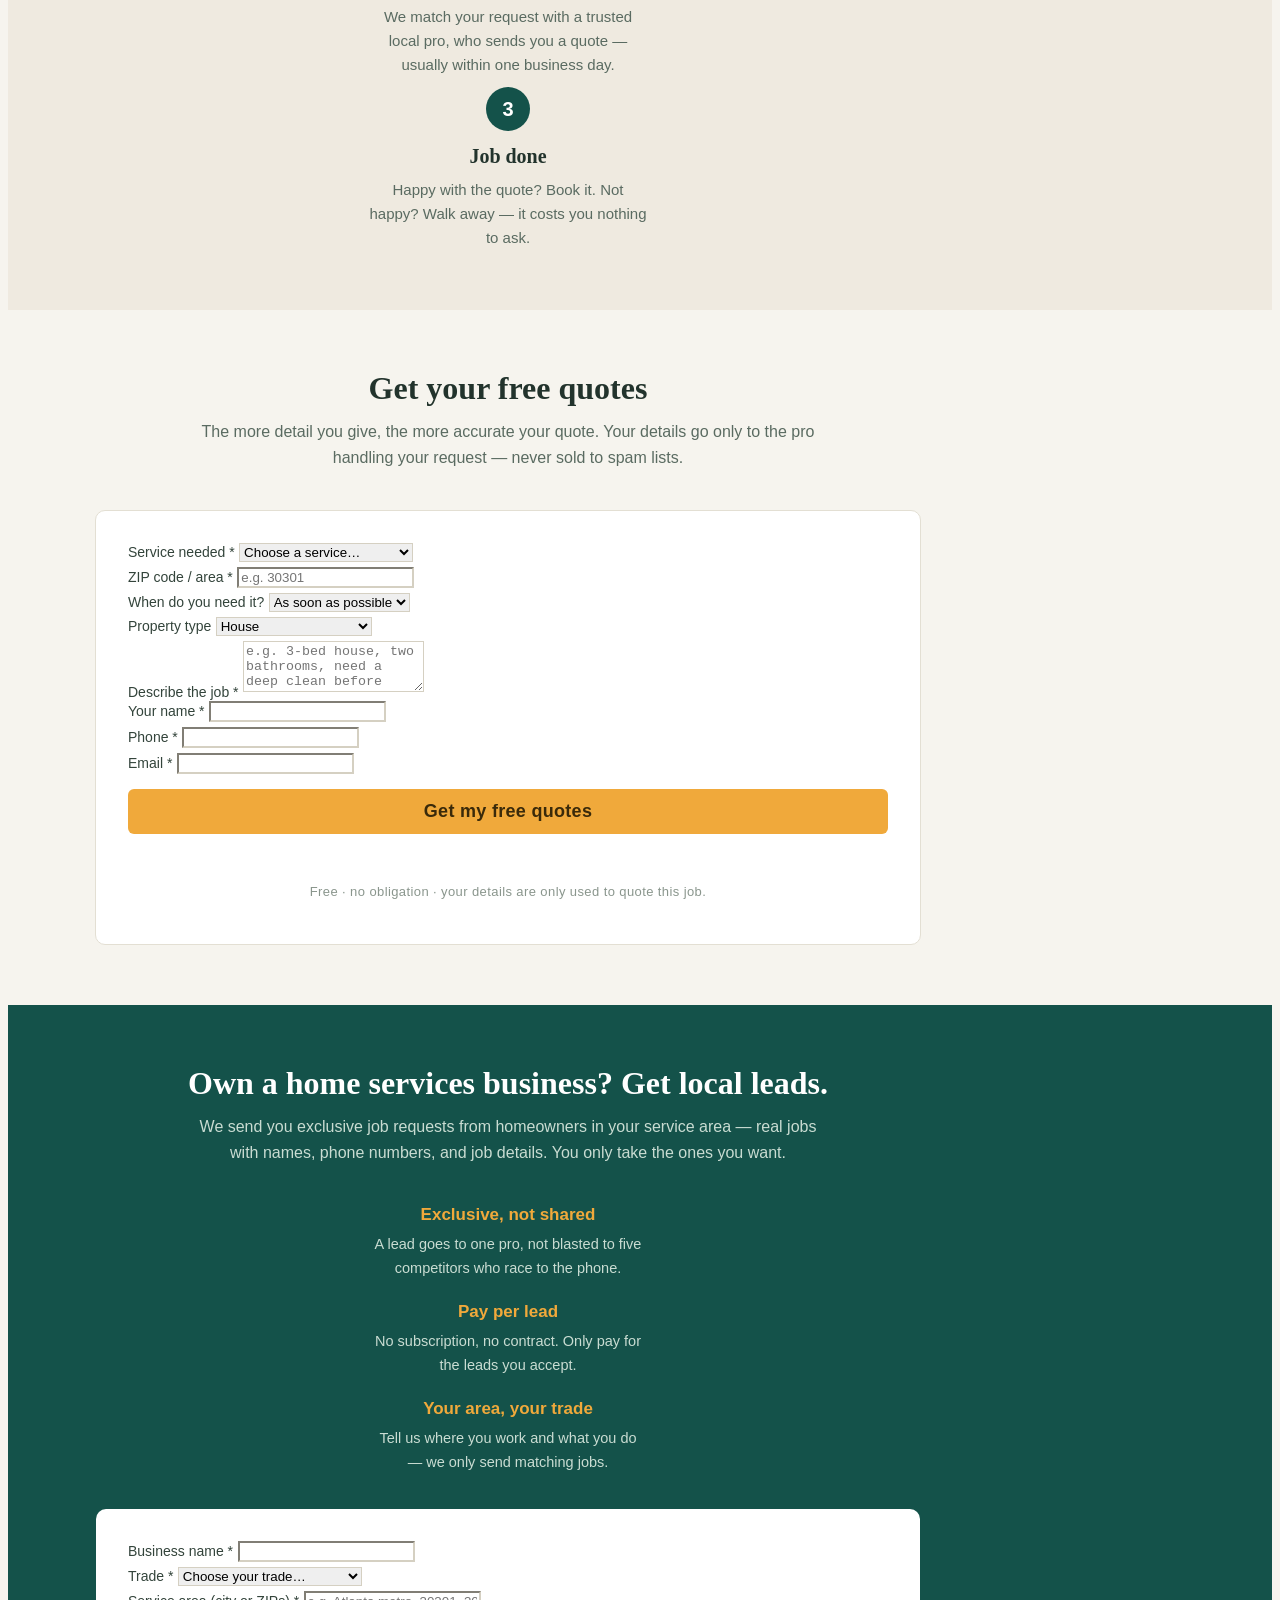
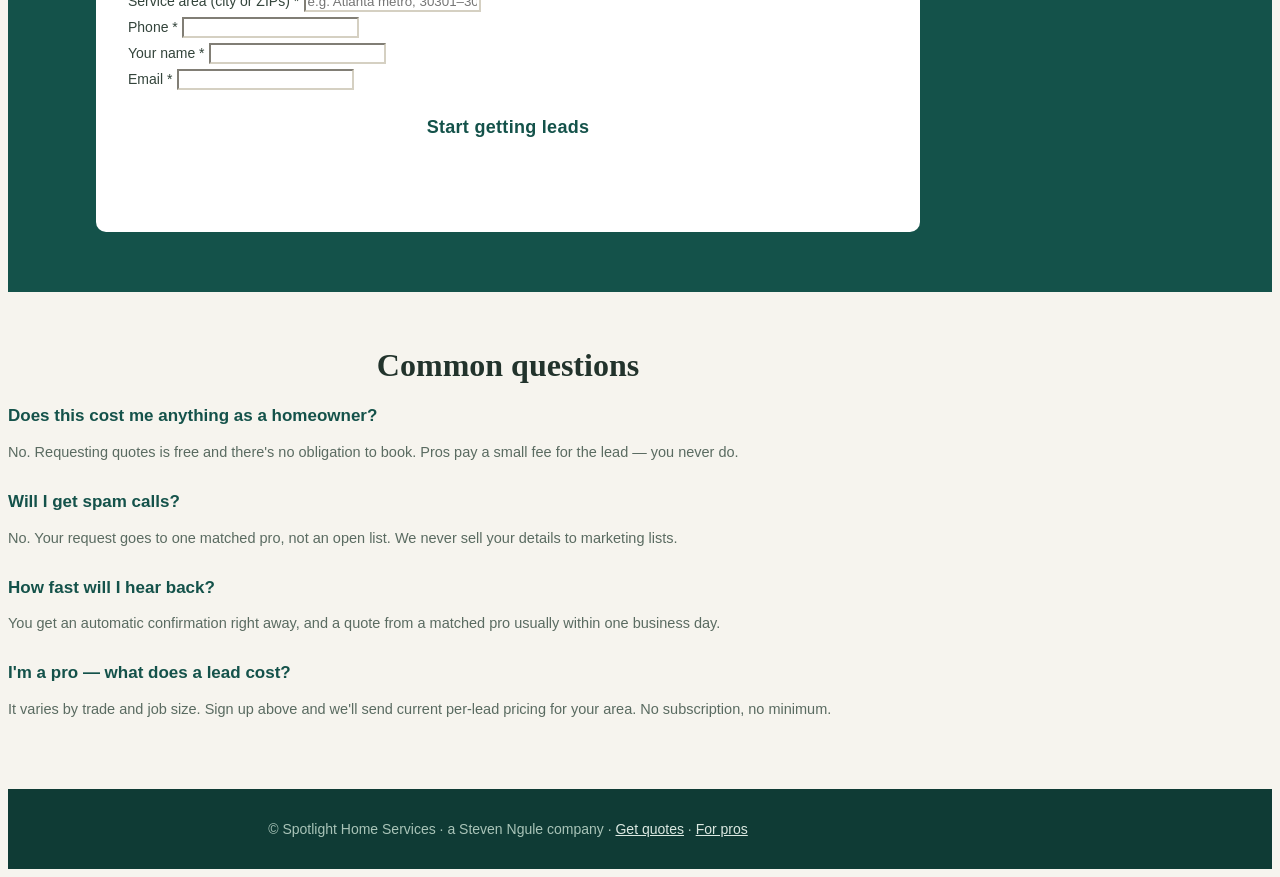
==== commit 606329af: "Refocus site on home services: two-sided lead-generation hub Replace the web-design agency page with" ====
--- a/index.html
+++ b/index.html
@@ -6,25 +6,24 @@
     <meta http-equiv="X-UA-Compatible" content="IE=edge">
     <meta name="viewport" content="width=device-width, initial-scale=1">
     <!-- The above 3 meta tags *must* come first in the head; any other head content must come *after* these tags -->
-    <title>Get a Website Built — Fixed Prices, No Sales Calls</title>
-    <meta name="description" content="Professional websites built to a fixed price and a fixed deadline. See the pricing, get an instant quote, and start online — no meetings, no pressure.">
+    <title>Spotlight Home Services — Free Quotes From Trusted Local Pros</title>
+    <meta name="description" content="Tell us the job — cleaning, lawn care, pressure washing, plumbing, HVAC and more — and get free quotes from trusted local pros. No calls, no pressure.">
 
     <!-- Open Graph / social sharing -->
-    <meta property="og:title" content="Get a Website Built — Fixed Prices, No Sales Calls">
-    <meta property="og:description" content="Professional websites at a transparent fixed price. Pick a package, tell us what you need, and we start. No meetings required.">
+    <meta property="og:title" content="Spotlight Home Services — Free Quotes From Trusted Local Pros">
+    <meta property="og:description" content="Describe your home project in 2 minutes and get matched with a trusted local pro. Free for homeowners.">
     <meta property="og:type" content="website">
 
     <!-- Bootstrap -->
     <link href="css/bootstrap.min.css" rel="stylesheet">
     <link href="styling.css" rel="stylesheet">
-    <link href='https://fonts.googleapis.com/css?family=Arvo' rel='stylesheet' type='text/css'>
   </head>
   <body>
       <!--Create Nav bar-->
-      <nav role="navigation" class="navbar navbar-inverse">
+      <nav role="navigation" class="navbar navbar-default navbar-spotlight">
           <div class="container-fluid">
               <div class="navbar-header">
-                  <a class="navbar-brand" href="#top"><img src="images/weblogo.png" class="logo" alt="Logo"></a>
+                  <a class="navbar-brand" href="#top">Spotlight<span> Home Services</span></a>
                   <button type="button" class="navbar-toggle" data-target="#navbarCollapse" data-toggle="collapse">
                     <span class="sr-only">Toggle navigation</span>
                     <span class="icon-bar"></span>
@@ -34,10 +33,10 @@
               </div>
               <div class="navbar-collapse collapse" id="navbarCollapse">
                   <ul class="nav navbar-nav">
+                      <li><a href="#services">Services</a></li>
                       <li><a href="#how">How it works</a></li>
-                      <li><a href="#pricing">Pricing</a></li>
-                      <li><a href="#faq">FAQ</a></li>
-                      <li><a href="#quote" class="nav-cta">Get a quote</a></li>
+                      <li><a href="#pros">For pros</a></li>
+                      <li><a href="#quote" class="nav-cta">Get free quotes</a></li>
                   </ul>
               </div>
           </div>
@@ -46,161 +45,202 @@
       <!--Create header-->
       <div class="jumbotron" id="top">
           <div class="container">
-              <h1>A professional website, at a price you can see up front.</h1>
-              <p class="lede">Pick a package, tell us what you need, and we start. Fixed price, fixed deadline &mdash; no meetings, no sales calls, no pressure.</p>
-              <a href="#quote" class="btn btn-hero">Get my instant quote</a>
-              <p class="reassure">Free &middot; No obligation &middot; Reply within 1 business day</p>
-          </div>
+              <h1>Home repairs and upkeep, handled by trusted local pros.</h1>
+              <p class="lede">Tell us the job in two minutes. We match you with a vetted local pro who quotes it &mdash; no phone tag, no salespeople, no obligation.</p>
+              <a href="#quote" class="btn btn-hero">Get my free quotes</a>
+              <p class="reassure">Free for homeowners &middot; No obligation &middot; Response within 1 business day</p>
+          </div>
+      </div>
+
+      <!--Services-->
+      <div class="services" id="services">
+        <div class="container">
+          <h2 class="section-title">What do you need done?</h2>
+          <p class="section-sub">Pick a service to start your request &mdash; or choose "Something else" and describe the job.</p>
+          <div class="row service-row">
+            <div class="col-sm-4 col-xs-6"><a href="#quote" class="service-card" data-service="House cleaning"><span class="service-emoji">🧹</span><h3>House cleaning</h3><p>One-time, recurring, or move-out deep cleans.</p></a></div>
+            <div class="col-sm-4 col-xs-6"><a href="#quote" class="service-card" data-service="Lawn care & landscaping"><span class="service-emoji">🌿</span><h3>Lawn &amp; landscaping</h3><p>Mowing, yard cleanup, planting, and upkeep plans.</p></a></div>
+            <div class="col-sm-4 col-xs-6"><a href="#quote" class="service-card" data-service="Pressure washing"><span class="service-emoji">💦</span><h3>Pressure washing</h3><p>Driveways, siding, decks, and patios made new.</p></a></div>
+            <div class="col-sm-4 col-xs-6"><a href="#quote" class="service-card" data-service="Gutter & window cleaning"><span class="service-emoji">🪟</span><h3>Gutters &amp; windows</h3><p>Gutter clearing and streak-free window washing.</p></a></div>
+            <div class="col-sm-4 col-xs-6"><a href="#quote" class="service-card" data-service="Plumbing"><span class="service-emoji">🔧</span><h3>Plumbing</h3><p>Leaks, clogs, water heaters, and installs.</p></a></div>
+            <div class="col-sm-4 col-xs-6"><a href="#quote" class="service-card" data-service="HVAC (heating & cooling)"><span class="service-emoji">❄️</span><h3>Heating &amp; cooling</h3><p>AC and furnace repair, service, and replacement.</p></a></div>
+            <div class="col-sm-4 col-xs-6"><a href="#quote" class="service-card" data-service="Electrical"><span class="service-emoji">💡</span><h3>Electrical</h3><p>Fixtures, outlets, panels, and safety checks.</p></a></div>
+            <div class="col-sm-4 col-xs-6"><a href="#quote" class="service-card" data-service="Handyman"><span class="service-emoji">🔨</span><h3>Handyman</h3><p>Repairs, mounting, assembly, and odd jobs.</p></a></div>
+            <div class="col-sm-4 col-xs-6"><a href="#quote" class="service-card" data-service="Something else"><span class="service-emoji">📝</span><h3>Something else</h3><p>Junk removal, painting, roofing &mdash; just describe it.</p></a></div>
+          </div>
+        </div>
       </div>
 
       <!--How it works-->
-      <div class="icons" id="how">
+      <div class="how" id="how">
          <div class="container">
             <h2 class="section-title">How it works</h2>
             <div class="row">
-               <div class="col-md-4">
-                  <img src="images/money.png" class="bodyimage" alt="Price">
-                  <h3>1. Price it</h3>
-                  <p>Choose a package below. The price is on the page &mdash; you never wait for a quote or sit through a call.</p>
+               <div class="col-md-4 step">
+                  <span class="step-num">1</span>
+                  <h3>Describe the job</h3>
+                  <p>Pick the service, tell us where you are and what needs doing. Takes about two minutes.</p>
                </div>
-               <div class="col-md-4">
-                  <img src="images/plan.png" class="bodyimage" alt="Plan">
-                  <h3>2. Plan it</h3>
-                  <p>Fill in the short form. We reply with a plan and a firm deadline, and commit to it.</p>
+               <div class="col-md-4 step">
+                  <span class="step-num">2</span>
+                  <h3>Get matched &amp; quoted</h3>
+                  <p>We match your request with a trusted local pro, who sends you a quote &mdash; usually within one business day.</p>
                </div>
-               <div class="col-md-4">
-                  <img src="images/finish.png" class="bodyimage" alt="Build">
-                  <h3>3. Make it</h3>
-                  <p>We build it and deliver on time. You approve, we launch. Simple.</p>
+               <div class="col-md-4 step">
+                  <span class="step-num">3</span>
+                  <h3>Job done</h3>
+                  <p>Happy with the quote? Book it. Not happy? Walk away &mdash; it costs you nothing to ask.</p>
                </div>
             </div>
          </div>
       </div>
 
-      <!--Pricing-->
-      <div class="pricing" id="pricing">
-        <div class="container">
-          <h2 class="section-title">Simple, honest pricing</h2>
-          <p class="section-sub">No hidden fees. No "book a call to find out." Prices are a starting point &mdash; your quote is confirmed before any work begins.</p>
-          <div class="row">
-            <div class="col-md-4">
-              <div class="plan">
-                <h3>Starter</h3>
-                <p class="price"><span>from</span> $499</p>
-                <ul>
-                  <li>1&ndash;3 page website</li>
-                  <li>Mobile friendly</li>
-                  <li>Contact form</li>
-                  <li>Delivered in ~1 week</li>
-                </ul>
-                <a href="#quote" class="btn btn-plan" data-plan="Starter">Choose Starter</a>
-              </div>
-            </div>
-            <div class="col-md-4">
-              <div class="plan plan-featured">
-                <span class="badge-popular">Most popular</span>
-                <h3>Business</h3>
-                <p class="price"><span>from</span> $1,200</p>
-                <ul>
-                  <li>Up to 7 pages</li>
-                  <li>Custom design</li>
-                  <li>Contact &amp; enquiry forms</li>
-                  <li>Basic SEO setup</li>
-                  <li>Delivered in ~2 weeks</li>
-                </ul>
-                <a href="#quote" class="btn btn-plan btn-plan-featured" data-plan="Business">Choose Business</a>
-              </div>
-            </div>
-            <div class="col-md-4">
-              <div class="plan">
-                <h3>Custom</h3>
-                <p class="price">Let's scope it</p>
-                <ul>
-                  <li>E-commerce or web app</li>
-                  <li>Integrations &amp; automation</li>
-                  <li>Ongoing support option</li>
-                  <li>Timeline agreed up front</li>
-                </ul>
-                <a href="#quote" class="btn btn-plan" data-plan="Custom">Get a custom quote</a>
-              </div>
-            </div>
-          </div>
-        </div>
-      </div>
-
-      <!--Lead capture form-->
+      <!--Homeowner lead capture form-->
       <div class="quote" id="quote">
         <div class="container">
-          <h2 class="section-title">Get your instant quote</h2>
-          <p class="section-sub">Answer a few questions. You'll get a confirmation email straight away and a real reply within one business day.</p>
+          <h2 class="section-title">Get your free quotes</h2>
+          <p class="section-sub">The more detail you give, the more accurate your quote. Your details go only to the pro handling your request &mdash; never sold to spam lists.</p>
 
           <form id="lead-form" class="lead-form" novalidate>
             <!-- Web3Forms access key. Replace with your own key from https://web3forms.com (free). -->
             <input type="hidden" name="access_key" value="YOUR-WEB3FORMS-ACCESS-KEY">
-            <input type="hidden" name="subject" value="New website lead from your site">
-            <input type="hidden" name="from_name" value="Website Lead Form">
-            <!-- Autoresponder: the prospect gets an instant reply, so no manual first-touch is needed. -->
-            <input type="hidden" name="redirect" value="false">
-            <!-- Honeypot spam trap (bots fill this; humans never see it) -->
+            <input type="hidden" name="subject" value="New HOMEOWNER lead — Spotlight Home Services">
+            <input type="hidden" name="from_name" value="Homeowner Quote Form">
             <input type="checkbox" name="botcheck" class="hidden" style="display:none;" tabindex="-1" autocomplete="off">
 
             <div class="row">
               <div class="col-sm-6 form-group">
+                <label for="service">Service needed *</label>
+                <select id="service" name="service" class="form-control" required>
+                  <option value="">Choose a service&hellip;</option>
+                  <option value="House cleaning">House cleaning</option>
+                  <option value="Lawn care & landscaping">Lawn care &amp; landscaping</option>
+                  <option value="Pressure washing">Pressure washing</option>
+                  <option value="Gutter & window cleaning">Gutter &amp; window cleaning</option>
+                  <option value="Plumbing">Plumbing</option>
+                  <option value="HVAC (heating & cooling)">HVAC (heating &amp; cooling)</option>
+                  <option value="Electrical">Electrical</option>
+                  <option value="Handyman">Handyman</option>
+                  <option value="Something else">Something else</option>
+                </select>
+              </div>
+              <div class="col-sm-6 form-group">
+                <label for="zip">ZIP code / area *</label>
+                <input type="text" id="zip" name="zip" class="form-control" placeholder="e.g. 30301" required>
+              </div>
+            </div>
+
+            <div class="row">
+              <div class="col-sm-6 form-group">
+                <label for="timing">When do you need it?</label>
+                <select id="timing" name="timing" class="form-control">
+                  <option value="As soon as possible">As soon as possible</option>
+                  <option value="Within a week">Within a week</option>
+                  <option value="Within a month">Within a month</option>
+                  <option value="I'm flexible">I'm flexible</option>
+                </select>
+              </div>
+              <div class="col-sm-6 form-group">
+                <label for="property">Property type</label>
+                <select id="property" name="property" class="form-control">
+                  <option value="House">House</option>
+                  <option value="Apartment / condo">Apartment / condo</option>
+                  <option value="Rental property">Rental property</option>
+                  <option value="Business / commercial">Business / commercial</option>
+                </select>
+              </div>
+            </div>
+
+            <div class="form-group">
+              <label for="details">Describe the job *</label>
+              <textarea id="details" name="details" class="form-control" rows="3" placeholder="e.g. 3-bed house, two bathrooms, need a deep clean before move-in on the 20th." required></textarea>
+            </div>
+
+            <div class="row">
+              <div class="col-sm-4 form-group">
                 <label for="name">Your name *</label>
                 <input type="text" id="name" name="name" class="form-control" required>
               </div>
-              <div class="col-sm-6 form-group">
+              <div class="col-sm-4 form-group">
+                <label for="phone">Phone *</label>
+                <input type="tel" id="phone" name="phone" class="form-control" required>
+              </div>
+              <div class="col-sm-4 form-group">
                 <label for="email">Email *</label>
                 <input type="email" id="email" name="email" class="form-control" required>
               </div>
             </div>
 
-            <div class="row">
-              <div class="col-sm-6 form-group">
-                <label for="business">Business / project name</label>
-                <input type="text" id="business" name="business" class="form-control">
-              </div>
-              <div class="col-sm-6 form-group">
-                <label for="plan">Package you're interested in</label>
-                <select id="plan" name="plan" class="form-control">
-                  <option value="Not sure yet">Not sure yet</option>
-                  <option value="Starter">Starter (from $499)</option>
-                  <option value="Business">Business (from $1,200)</option>
-                  <option value="Custom">Custom</option>
-                </select>
-              </div>
-            </div>
-
-            <div class="row">
-              <div class="col-sm-6 form-group">
-                <label for="budget">Rough budget</label>
-                <select id="budget" name="budget" class="form-control">
-                  <option value="Under $500">Under $500</option>
-                  <option value="$500 – $1,500">$500 &ndash; $1,500</option>
-                  <option value="$1,500 – $5,000">$1,500 &ndash; $5,000</option>
-                  <option value="$5,000+">$5,000+</option>
-                  <option value="Not sure">Not sure</option>
-                </select>
-              </div>
-              <div class="col-sm-6 form-group">
-                <label for="timeline">When do you need it?</label>
-                <select id="timeline" name="timeline" class="form-control">
-                  <option value="ASAP">As soon as possible</option>
-                  <option value="Within a month">Within a month</option>
-                  <option value="1–3 months">1&ndash;3 months</option>
-                  <option value="Just exploring">Just exploring</option>
-                </select>
-              </div>
-            </div>
-
-            <div class="form-group">
-              <label for="message">What do you need? *</label>
-              <textarea id="message" name="message" class="form-control" rows="4" placeholder="A few sentences about your business and what the website should do." required></textarea>
-            </div>
-
-            <button type="submit" class="btn btn-hero" id="lead-submit">Send &amp; get my quote</button>
-            <p class="form-status" id="form-status" role="status" aria-live="polite"></p>
-            <p class="reassure">We only use your details to reply to this enquiry. No spam, ever.</p>
+            <button type="submit" class="btn btn-hero btn-block-form">Get my free quotes</button>
+            <p class="form-status" id="lead-status" role="status" aria-live="polite"></p>
+            <p class="reassure">Free &middot; no obligation &middot; your details are only used to quote this job.</p>
+          </form>
+        </div>
+      </div>
+
+      <!--For pros-->
+      <div class="pros" id="pros">
+        <div class="container">
+          <h2 class="section-title">Own a home services business? Get local leads.</h2>
+          <p class="section-sub">We send you exclusive job requests from homeowners in your service area &mdash; real jobs with names, phone numbers, and job details. You only take the ones you want.</p>
+
+          <div class="row pro-points">
+            <div class="col-md-4"><h4>Exclusive, not shared</h4><p>A lead goes to one pro, not blasted to five competitors who race to the phone.</p></div>
+            <div class="col-md-4"><h4>Pay per lead</h4><p>No subscription, no contract. Only pay for the leads you accept.</p></div>
+            <div class="col-md-4"><h4>Your area, your trade</h4><p>Tell us where you work and what you do &mdash; we only send matching jobs.</p></div>
+          </div>
+
+          <form id="pro-form" class="lead-form pro-form" novalidate>
+            <input type="hidden" name="access_key" value="YOUR-WEB3FORMS-ACCESS-KEY">
+            <input type="hidden" name="subject" value="New PRO signup — Spotlight Home Services">
+            <input type="hidden" name="from_name" value="Pro Signup Form">
+            <input type="checkbox" name="botcheck" class="hidden" style="display:none;" tabindex="-1" autocomplete="off">
+
+            <div class="row">
+              <div class="col-sm-6 form-group">
+                <label for="pro-business">Business name *</label>
+                <input type="text" id="pro-business" name="business" class="form-control" required>
+              </div>
+              <div class="col-sm-6 form-group">
+                <label for="pro-trade">Trade *</label>
+                <select id="pro-trade" name="trade" class="form-control" required>
+                  <option value="">Choose your trade&hellip;</option>
+                  <option value="Cleaning">Cleaning</option>
+                  <option value="Lawn care & landscaping">Lawn care &amp; landscaping</option>
+                  <option value="Pressure washing / exterior">Pressure washing / exterior</option>
+                  <option value="Plumbing">Plumbing</option>
+                  <option value="HVAC">HVAC</option>
+                  <option value="Electrical">Electrical</option>
+                  <option value="Handyman / general">Handyman / general</option>
+                  <option value="Other">Other</option>
+                </select>
+              </div>
+            </div>
+
+            <div class="row">
+              <div class="col-sm-6 form-group">
+                <label for="pro-area">Service area (city or ZIPs) *</label>
+                <input type="text" id="pro-area" name="area" class="form-control" placeholder="e.g. Atlanta metro, 30301–30310" required>
+              </div>
+              <div class="col-sm-6 form-group">
+                <label for="pro-phone">Phone *</label>
+                <input type="tel" id="pro-phone" name="phone" class="form-control" required>
+              </div>
+            </div>
+
+            <div class="row">
+              <div class="col-sm-6 form-group">
+                <label for="pro-name">Your name *</label>
+                <input type="text" id="pro-name" name="name" class="form-control" required>
+              </div>
+              <div class="col-sm-6 form-group">
+                <label for="pro-email">Email *</label>
+                <input type="email" id="pro-email" name="email" class="form-control" required>
+              </div>
+            </div>
+
+            <button type="submit" class="btn btn-pro btn-block-form">Start getting leads</button>
+            <p class="form-status" id="pro-status" role="status" aria-live="polite"></p>
           </form>
         </div>
       </div>
@@ -209,17 +249,23 @@
       <div class="faq" id="faq">
         <div class="container">
           <h2 class="section-title">Common questions</h2>
-          <div class="faq-item">
-            <h4>Do I have to get on a call?</h4>
-            <p>No. Everything can be handled by email. The prices are on this page and the form tells us what we need to get started.</p>
-          </div>
-          <div class="faq-item">
-            <h4>Is the price fixed?</h4>
-            <p>The listed prices are a starting point. We confirm a fixed quote in writing before any work begins, so there are no surprises.</p>
-          </div>
-          <div class="faq-item">
-            <h4>How fast will I hear back?</h4>
-            <p>You get an automatic confirmation the moment you submit, and a real reply within one business day.</p>
+          <div class="row">
+            <div class="col-md-6 faq-item">
+              <h4>Does this cost me anything as a homeowner?</h4>
+              <p>No. Requesting quotes is free and there's no obligation to book. Pros pay a small fee for the lead &mdash; you never do.</p>
+            </div>
+            <div class="col-md-6 faq-item">
+              <h4>Will I get spam calls?</h4>
+              <p>No. Your request goes to one matched pro, not an open list. We never sell your details to marketing lists.</p>
+            </div>
+            <div class="col-md-6 faq-item">
+              <h4>How fast will I hear back?</h4>
+              <p>You get an automatic confirmation right away, and a quote from a matched pro usually within one business day.</p>
+            </div>
+            <div class="col-md-6 faq-item">
+              <h4>I'm a pro — what does a lead cost?</h4>
+              <p>It varies by trade and job size. Sign up above and we'll send current per-lead pricing for your area. No subscription, no minimum.</p>
+            </div>
           </div>
         </div>
       </div>
@@ -227,7 +273,7 @@
       <!--Create Footer-->
       <div class="footer">
           <div class="container">
-              <p>&copy; Steven Ngule. Built to a deadline, priced without the guesswork.</p>
+              <p>&copy; Spotlight Home Services &middot; a Steven Ngule company &middot; <a href="#quote">Get quotes</a> &middot; <a href="#pros">For pros</a></p>
           </div>
       </div>
 
--- a/styling.css
+++ b/styling.css
@@ -1,269 +1,277 @@
-/*styling.css*/
-/*Style body by adding background image and set it to cover, add font-family*/
+/*styling.css — Spotlight Home Services*/
+
+/* Palette:
+   ink      #22332C  (green-biased near-black text)
+   paper    #F6F4EE  (warm off-white ground)
+   pine     #14524A  (brand green: hero, pros band, footer)
+   pine-mid #0E6B5C  (links, checks, accents)
+   amber    #F0A93B  (call-to-action)
+*/
+
 body{
-    font-family: sans-serif, serif;
-    background-image: linear-gradient(rgba(0, 0, 0, 0.47), rgba(0,0,0,0.7)), url(css/code.jpg);
-    background-attachment: fixed;
-    background-size: cover;
-	
-}
-
-/*Style brand*/
-.logo{
-    height: 30px;   
-}
-
-/*Style navigation bar*/
-.navbar-inverse{
-    background: rgba(0,0,0,0.5);   
-}
-
-.nav li{
-    color: #fff;
-    font-size: 17px;
-    margin-right: 35px;
-    padding: 10px 0;
-}  
-
-.nav li:hover{
-    border-bottom: 1px solid #00FFB8; 
-    padding-bottom: 9px;
-    cursor: pointer;
-} 
-
-.nav .nav-cta{
-    color: #00FFB8;
+    font-family: -apple-system, "Segoe UI", Roboto, Helvetica, Arial, sans-serif;
+    background: #F6F4EE;
+    color: #22332C;
+}
+
+h1, h2, h3, .navbar-brand{
+    font-family: Georgia, "Times New Roman", serif;
+}
+
+/*Navigation bar*/
+.navbar-spotlight{
+    background: #14524A;
+    border: none;
+    border-radius: 0;
+    margin-bottom: 0;
+}
+
+.navbar-default.navbar-spotlight .navbar-brand,
+.navbar-default.navbar-spotlight .navbar-brand:hover,
+.navbar-default.navbar-spotlight .navbar-brand:focus{
+    color: #fff;
+    font-size: 22px;
+    letter-spacing: 0.5px;
+}
+
+.navbar-spotlight .navbar-brand span{
+    color: #F0A93B;
+}
+
+.navbar-spotlight .nav li a{
+    color: #E9F0EC;
+    font-size: 15px;
+}
+
+.navbar-spotlight .nav li a:hover,
+.navbar-spotlight .nav li a:focus{
+    color: #fff;
+    background: rgba(255,255,255,0.08);
+}
+
+.navbar-spotlight .nav .nav-cta{
+    color: #F0A93B;
     font-weight: bold;
 }
 
-/*Style jumbotron*/
+.navbar-spotlight .navbar-toggle{
+    border-color: rgba(255,255,255,0.4);
+}
+
+.navbar-spotlight .navbar-toggle .icon-bar{
+    background-color: #fff;
+}
+
+/*Hero*/
 .jumbotron{
-    background-color: transparent;
+    background: #14524A;
     color: #fff;
     text-align: center;
     margin: 0;
-    padding: 60px 10px 70px;
-    letter-spacing: 2.5px;
+    padding: 65px 15px 70px;
 }
 
 .jumbotron h1{
-    font-size: 40px;
-    line-height: 1.25;
-    max-width: 800px;
-    margin: 0 auto 20px;
+    font-size: 42px;
+    line-height: 1.2;
+    max-width: 760px;
+    margin: 0 auto 22px;
 }
 
 .jumbotron .lede{
     font-size: 19px;
-    letter-spacing: 0.5px;
-    max-width: 640px;
-    margin: 0 auto 30px;
-    color: #eee;
-}
-
-.jumbotron .reassure,
+    line-height: 1.55;
+    max-width: 620px;
+    margin: 0 auto 32px;
+    color: #DCE9E2;
+}
+
 .reassure{
     font-size: 13px;
-    letter-spacing: 0.5px;
-    color: #ccc;
+    letter-spacing: 0.4px;
+    color: #A9C4B8;
     margin-top: 15px;
 }
 
-/*Section headings on dark background*/
+/*Section headings*/
 .section-title{
-    color: #fff;
-    text-align: center;
-    letter-spacing: 1.5px;
-    margin-bottom: 10px;
+    text-align: center;
+    font-size: 32px;
+    color: #22332C;
+    margin: 0 0 12px;
 }
 
 .section-sub{
-    color: #ddd;
-    text-align: center;
+    text-align: center;
+    color: #5A6B61;
     max-width: 640px;
-    margin: 0 auto 35px;
+    margin: 0 auto 40px;
     font-size: 16px;
-}
-
-/*limit the width of the icons section*/
+    line-height: 1.6;
+}
+
 .container{
-    max-width: 1000px;   
-}
-/*Style icons section using bootstrap grid system*/
-.bodyimage{
-    height: 100px;   
-}
-
-.col-md-4{
-    text-align: center;
-    color: #fff;
-}
-
-.icons p{
-    font-size: 15px;
-}
-
-.icons{
-    padding: 50px 0;
-    background: rgba(0,0,0,0.45);
+    max-width: 1000px;
 }
 
 /*Buttons*/
 .btn{
-    background-color: rgba(0, 255, 184, 0.5);
     border: none;
-    border-radius: 10px;
-    color: #fff;
+    border-radius: 6px;
     font-size: 18px;
-    padding: 10px 70px;
-    letter-spacing: 1.3px;
+    padding: 12px 45px;
+    letter-spacing: 0.3px;
     white-space: normal;
 }
 
-.btn:hover,
-.btn:focus{
-    background-color: rgba(0, 0, 0, 0.5);
-    color: #fff;
-    border: none;
-}
-
 .btn-hero{
-    background-color: #00FFB8;
-    color: #063;
+    background-color: #F0A93B;
+    color: #3A2A0A;
     font-weight: bold;
 }
 
 .btn-hero:hover,
 .btn-hero:focus{
-    background-color: #00d99c;
-    color: #042;
-}
-
-/*Pricing section*/
-.pricing{
-    padding: 55px 0;
-    background: rgba(0,0,0,0.6);
-}
-
-.plan{
-    background: rgba(255,255,255,0.95);
-    color: #222;
+    background-color: #E0952A;
+    color: #2A1E06;
+}
+
+.btn-pro{
+    background-color: #fff;
+    color: #14524A;
+    font-weight: bold;
+}
+
+.btn-pro:hover,
+.btn-pro:focus{
+    background-color: #E9F0EC;
+    color: #0E3B35;
+}
+
+.btn-block-form{
+    display: block;
+    width: 100%;
+    margin-top: 10px;
+}
+
+/*Services grid*/
+.services{
+    padding: 60px 0 45px;
+}
+
+.service-row{
+    display: flex;
+    flex-wrap: wrap;
+}
+
+.service-card{
+    display: block;
+    background: #fff;
+    border: 1px solid #E3DFD3;
     border-radius: 10px;
-    padding: 30px 25px;
-    margin-bottom: 25px;
-    text-align: center;
-    position: relative;
-    min-height: 360px;
-}
-
-.plan-featured{
-    box-shadow: 0 0 0 3px #00FFB8;
-}
-
-.badge-popular{
-    position: absolute;
-    top: -12px;
-    left: 50%;
-    transform: translateX(-50%);
-    background: #00FFB8;
-    color: #063;
-    font-size: 12px;
+    padding: 22px 18px;
+    margin-bottom: 20px;
+    color: #22332C;
+    text-decoration: none;
+    height: 92%;
+    transition: box-shadow 0.15s ease, border-color 0.15s ease;
+}
+
+.service-card:hover,
+.service-card:focus{
+    text-decoration: none;
+    color: #22332C;
+    border-color: #0E6B5C;
+    box-shadow: 0 3px 12px rgba(20, 82, 74, 0.15);
+}
+
+.service-emoji{
+    font-size: 26px;
+    display: block;
+    margin-bottom: 8px;
+}
+
+.service-card h3{
+    font-size: 18px;
+    margin: 0 0 6px;
+}
+
+.service-card p{
+    font-size: 13.5px;
+    color: #5A6B61;
+    margin: 0;
+    line-height: 1.5;
+}
+
+/*How it works*/
+.how{
+    padding: 55px 0 60px;
+    background: #EFEAE0;
+}
+
+.step{
+    text-align: center;
+    padding-top: 10px;
+}
+
+.step-num{
+    display: inline-block;
+    width: 44px;
+    height: 44px;
+    line-height: 44px;
+    border-radius: 50%;
+    background: #14524A;
+    color: #fff;
+    font-size: 20px;
     font-weight: bold;
-    letter-spacing: 1px;
-    padding: 4px 14px;
-    border-radius: 20px;
-    text-transform: uppercase;
-}
-
-.plan h3{
-    margin-top: 5px;
-    letter-spacing: 1px;
-}
-
-.plan .price{
-    font-size: 30px;
-    font-weight: bold;
-    color: #063;
-    margin: 12px 0 18px;
-}
-
-.plan .price span{
-    font-size: 14px;
-    font-weight: normal;
-    color: #777;
-    display: block;
-    letter-spacing: 1px;
-}
-
-.plan ul{
-    list-style: none;
-    padding: 0;
-    margin: 0 0 22px;
-    text-align: left;
-    display: inline-block;
-}
-
-.plan ul li{
-    padding: 6px 0 6px 24px;
-    position: relative;
+    margin-bottom: 14px;
+}
+
+.step h3{
+    font-size: 20px;
+    margin: 0 0 10px;
+}
+
+.step p{
     font-size: 15px;
-}
-
-.plan ul li:before{
-    content: "\2713";
-    color: #00b386;
-    font-weight: bold;
-    position: absolute;
-    left: 0;
-}
-
-.btn-plan{
-    padding: 9px 28px;
-    font-size: 15px;
-    background-color: #063;
-}
-
-.btn-plan:hover,
-.btn-plan:focus{
-    background-color: #042;
-}
-
-.btn-plan-featured{
-    background-color: #00b386;
-}
-
-/*Lead form section*/
+    color: #5A6B61;
+    line-height: 1.6;
+    max-width: 280px;
+    margin: 0 auto;
+}
+
+/*Lead form sections*/
 .quote{
-    padding: 55px 0;
-    background: rgba(0,0,0,0.45);
+    padding: 60px 0;
 }
 
 .lead-form{
     max-width: 760px;
     margin: 0 auto;
-    background: rgba(255,255,255,0.96);
-    color: #222;
-    padding: 30px;
+    background: #fff;
+    border: 1px solid #E3DFD3;
     border-radius: 10px;
+    padding: 32px;
 }
 
 .lead-form label{
     font-size: 14px;
-    color: #333;
+    color: #33443B;
 }
 
 .lead-form .form-control{
     margin-bottom: 5px;
-}
-
-.lead-form .btn-hero{
-    display: block;
-    width: 100%;
-    margin-top: 10px;
+    border-color: #D5D0C2;
+    box-shadow: none;
+}
+
+.lead-form .form-control:focus{
+    border-color: #0E6B5C;
+    box-shadow: 0 0 0 2px rgba(14, 107, 92, 0.15);
 }
 
 .lead-form .reassure{
-    color: #777;
+    color: #8A968D;
     text-align: center;
 }
 
@@ -274,54 +282,101 @@
     min-height: 20px;
 }
 
-.form-status-error{ color: #c0392b; }
-.form-status-success{ color: #0a7a5a; font-weight: bold; }
-.form-status-pending{ color: #666; }
-
-/*FAQ section*/
+.form-status-error{ color: #B3402A; }
+.form-status-success{ color: #0E6B5C; font-weight: bold; }
+.form-status-pending{ color: #5A6B61; }
+
+/*For pros band*/
+.pros{
+    background: #14524A;
+    color: #fff;
+    padding: 60px 0;
+}
+
+.pros .section-title{
+    color: #fff;
+}
+
+.pros .section-sub{
+    color: #C9DCD2;
+}
+
+.pro-points{
+    max-width: 900px;
+    margin: 0 auto 35px;
+    text-align: center;
+}
+
+.pro-points h4{
+    color: #F0A93B;
+    font-size: 17px;
+    margin-bottom: 8px;
+}
+
+.pro-points p{
+    color: #C9DCD2;
+    font-size: 14.5px;
+    line-height: 1.6;
+    max-width: 270px;
+    margin: 0 auto 20px;
+}
+
+.pro-form{
+    border: none;
+}
+
+/*FAQ*/
 .faq{
-    padding: 55px 0;
-    background: rgba(0,0,0,0.6);
+    padding: 55px 0 40px;
 }
 
 .faq-item{
-    max-width: 720px;
-    margin: 0 auto 22px;
-    color: #eee;
+    margin-bottom: 28px;
 }
 
 .faq-item h4{
-    color: #00FFB8;
-    letter-spacing: 0.5px;
+    color: #14524A;
+    font-size: 17px;
+    margin-bottom: 8px;
 }
 
 .faq-item p{
-    font-size: 15px;
-    color: #ddd;
-}
-/*Style footer*/
+    font-size: 14.5px;
+    color: #5A6B61;
+    line-height: 1.6;
+}
+
+/*Footer*/
 .footer{
-    background-color: rgba(0, 0, 0, 0.5); 
-    color: grey;
-    font-size: 15px;
-    padding: 10px 0;
-}
-/*use media queries to change icons size in small devices*/
+    background: #0F3B35;
+    color: #A9C4B8;
+    font-size: 14px;
+    padding: 18px 0;
+    text-align: center;
+}
+
+.footer a{
+    color: #DCE9E2;
+}
+
+/*Small screens*/
 @media (max-width: 768px){
-    .bodyimage{
-        height: 70px;
-    }
     .jumbotron h1{
-        font-size: 28px;
-        letter-spacing: 1px;
+        font-size: 30px;
     }
     .jumbotron .lede{
         font-size: 16px;
     }
+    .section-title{
+        font-size: 26px;
+    }
     .btn{
-        padding: 10px 40px;
+        padding: 12px 30px;
     }
     .lead-form{
         padding: 20px;
     }
-}+    .service-card{
+        padding: 16px 12px;
+    }
+}
